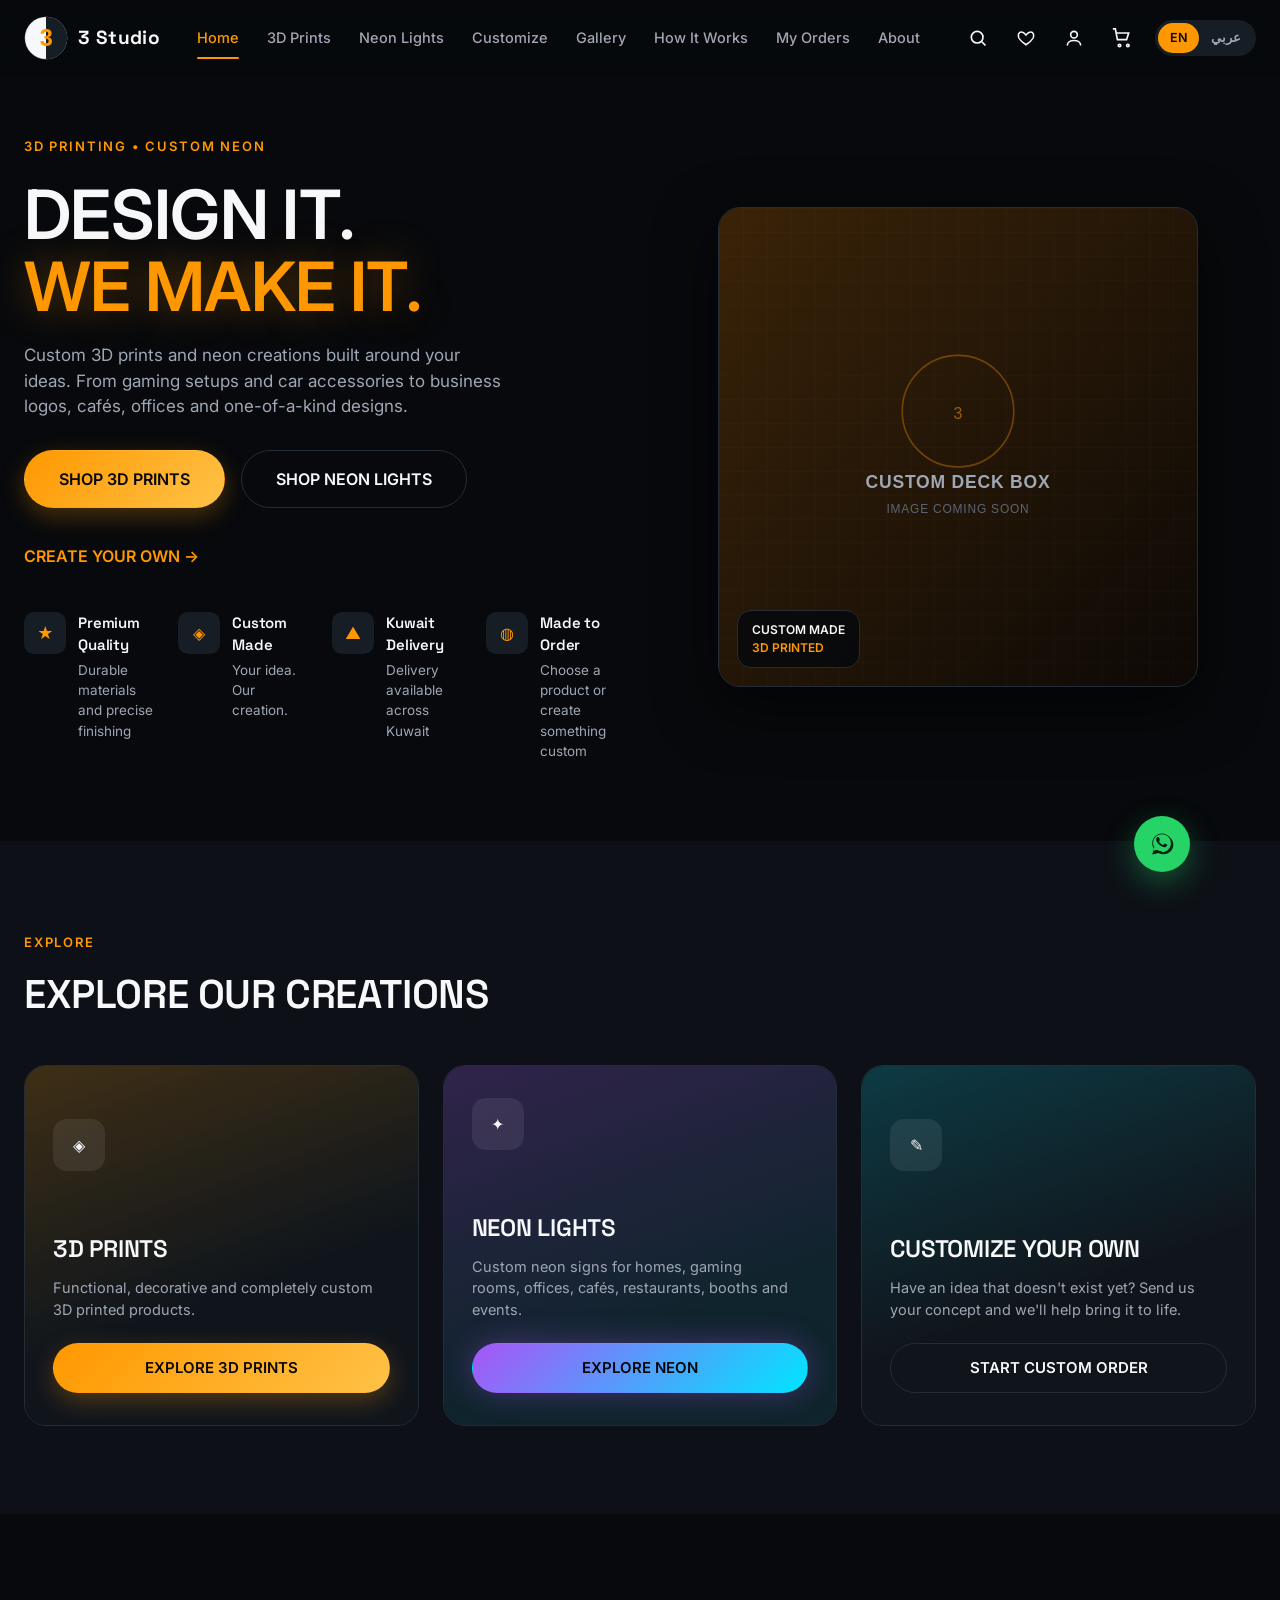
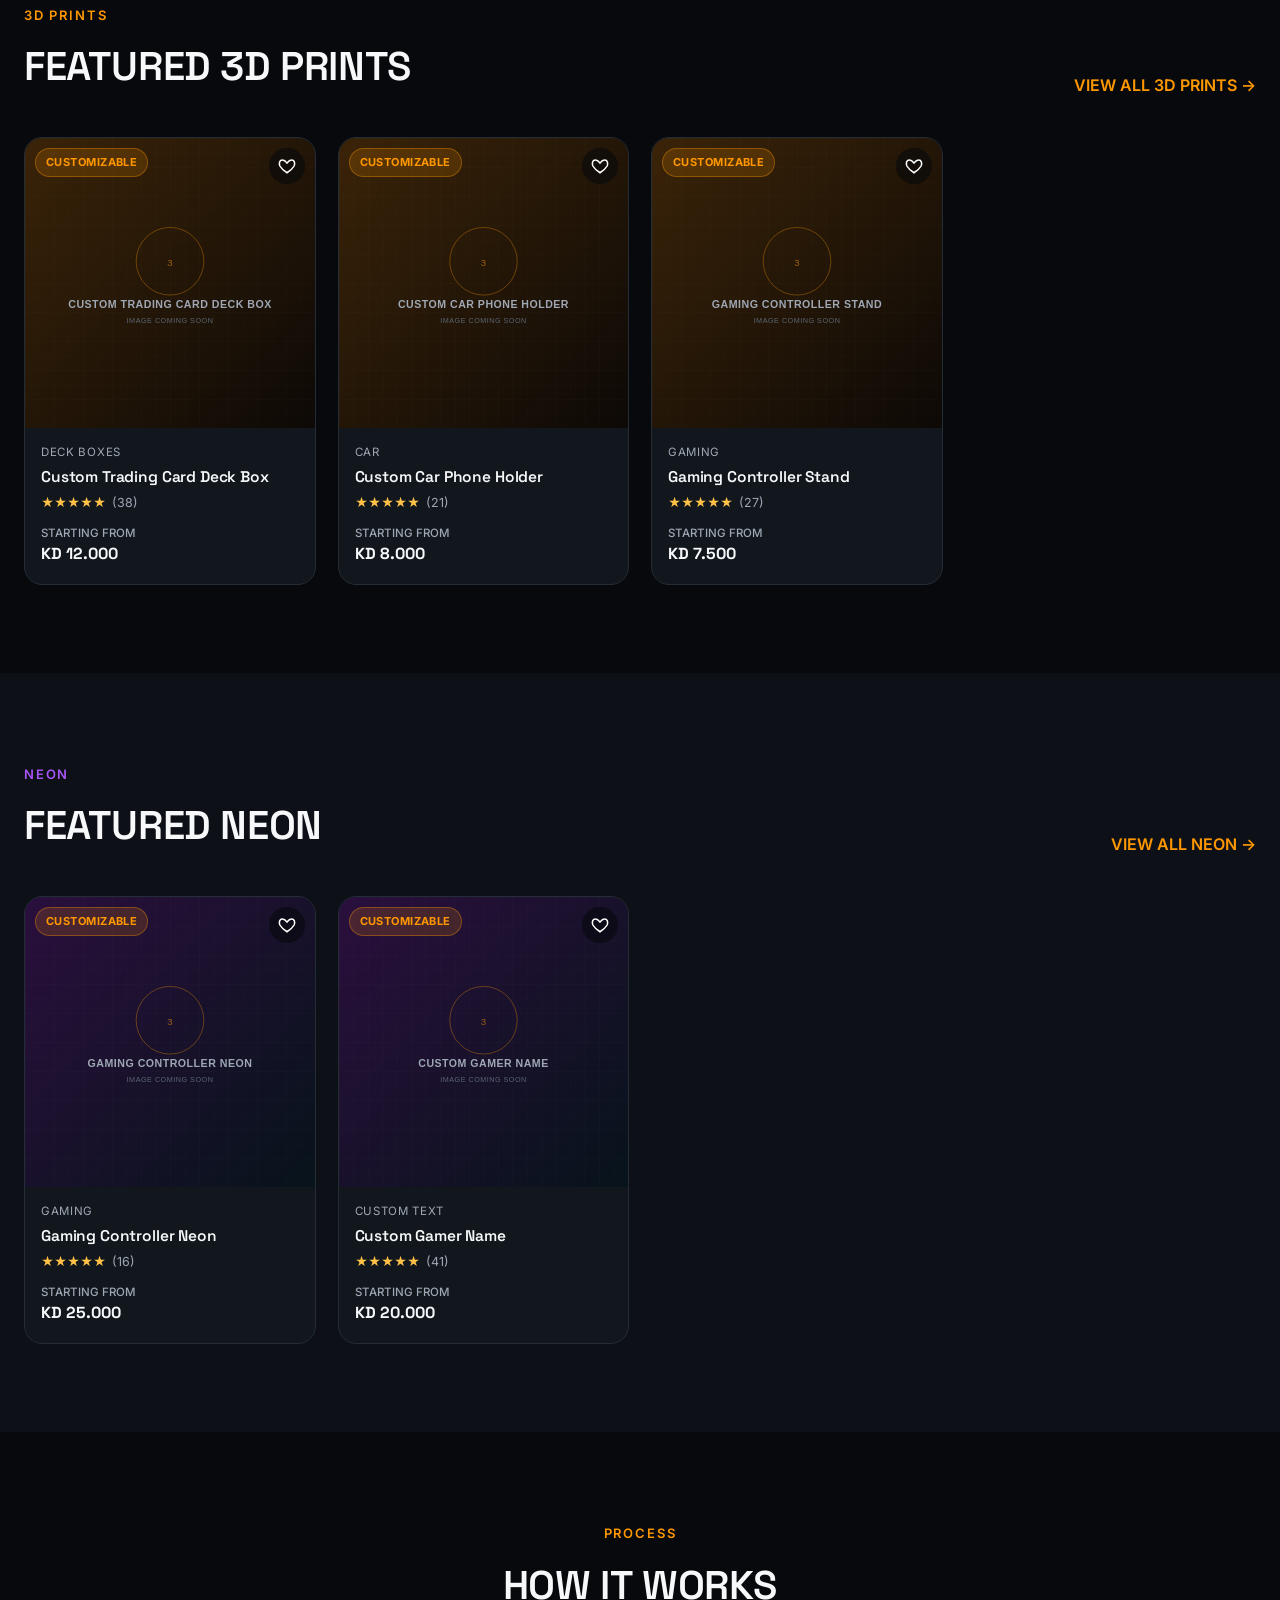
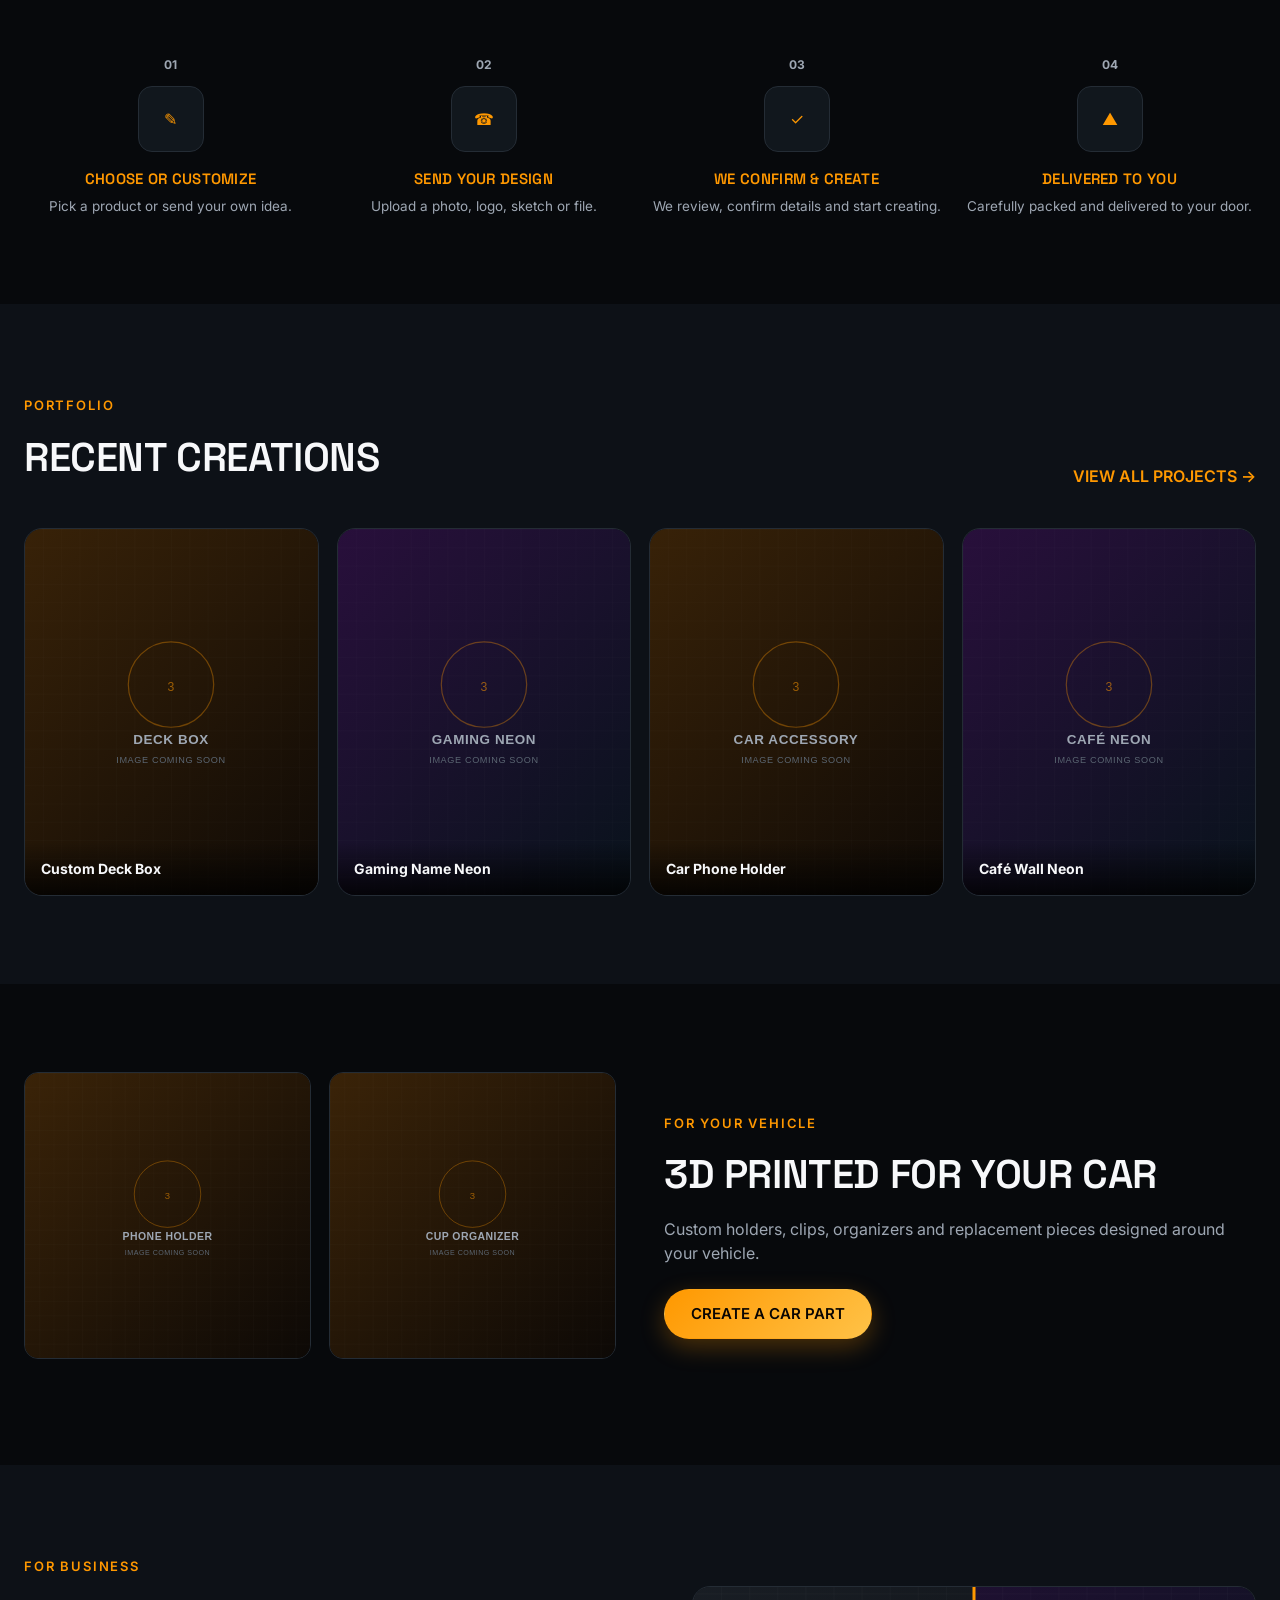
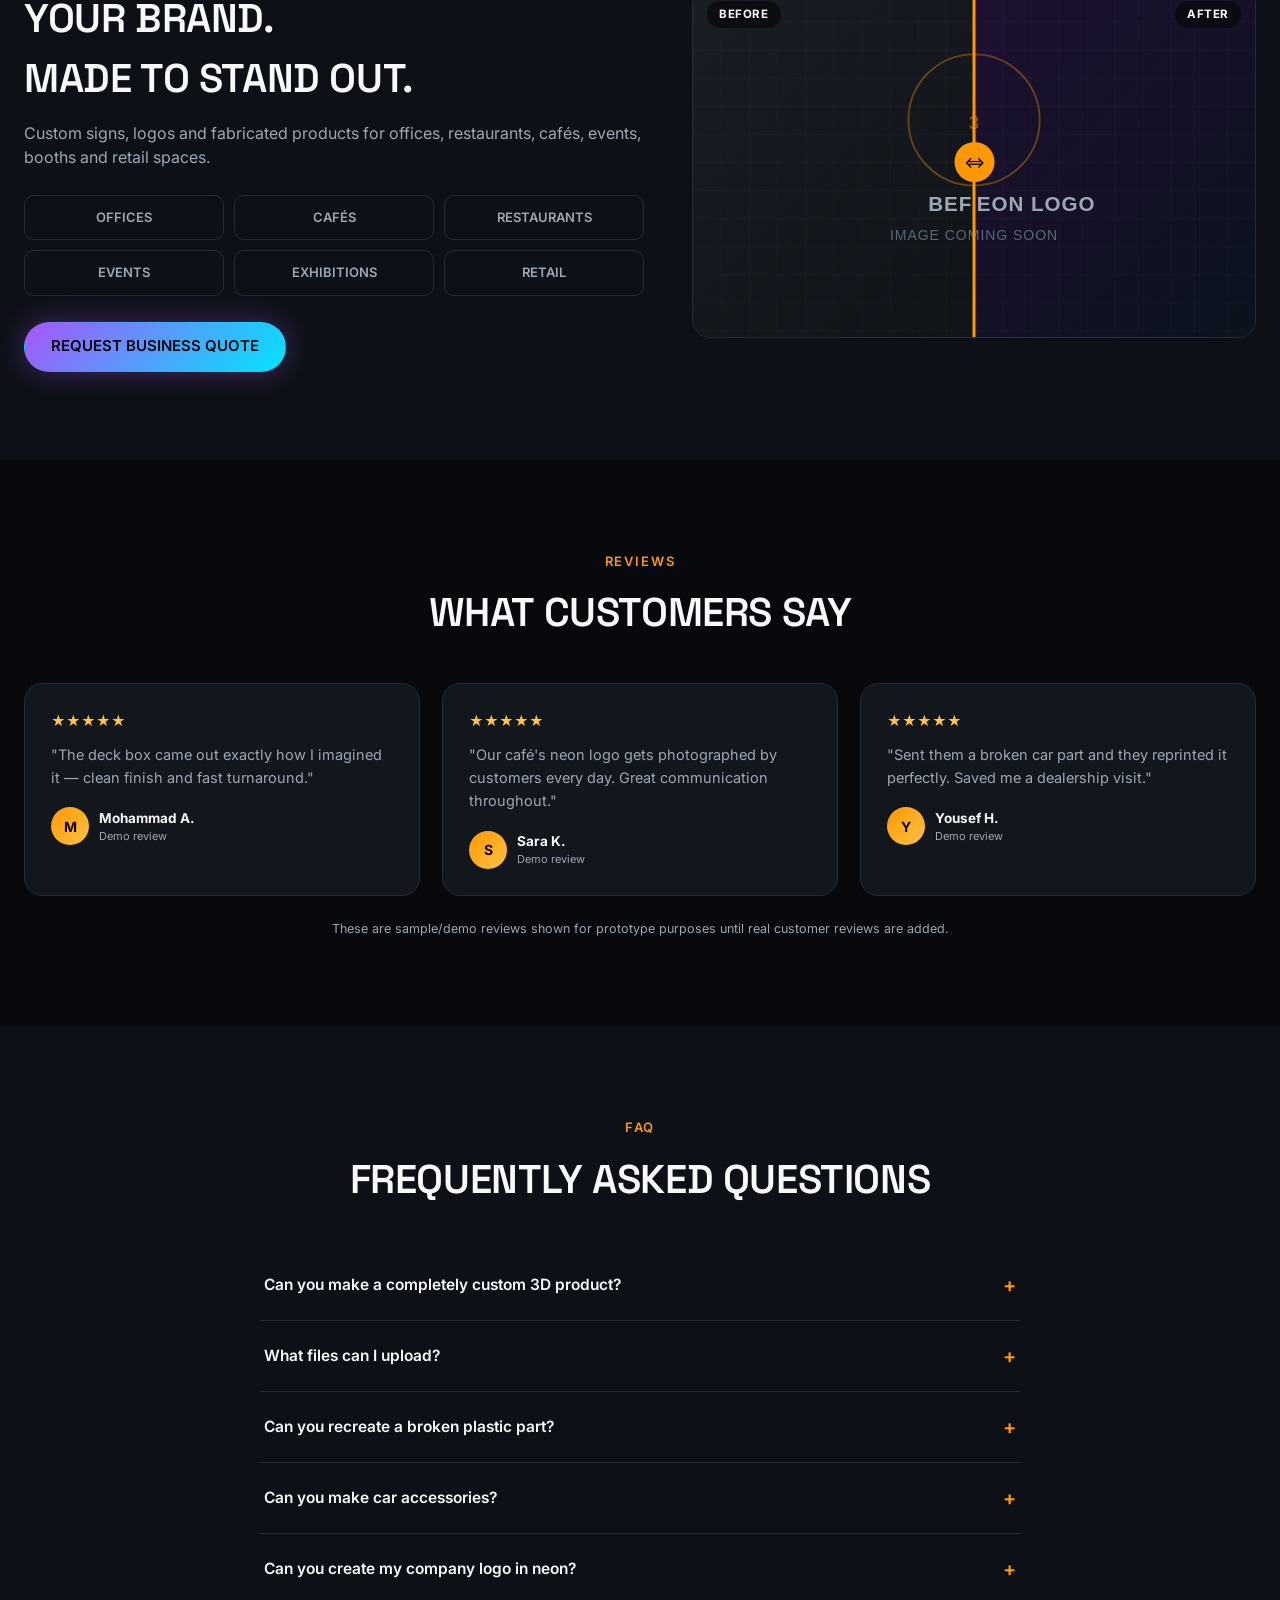
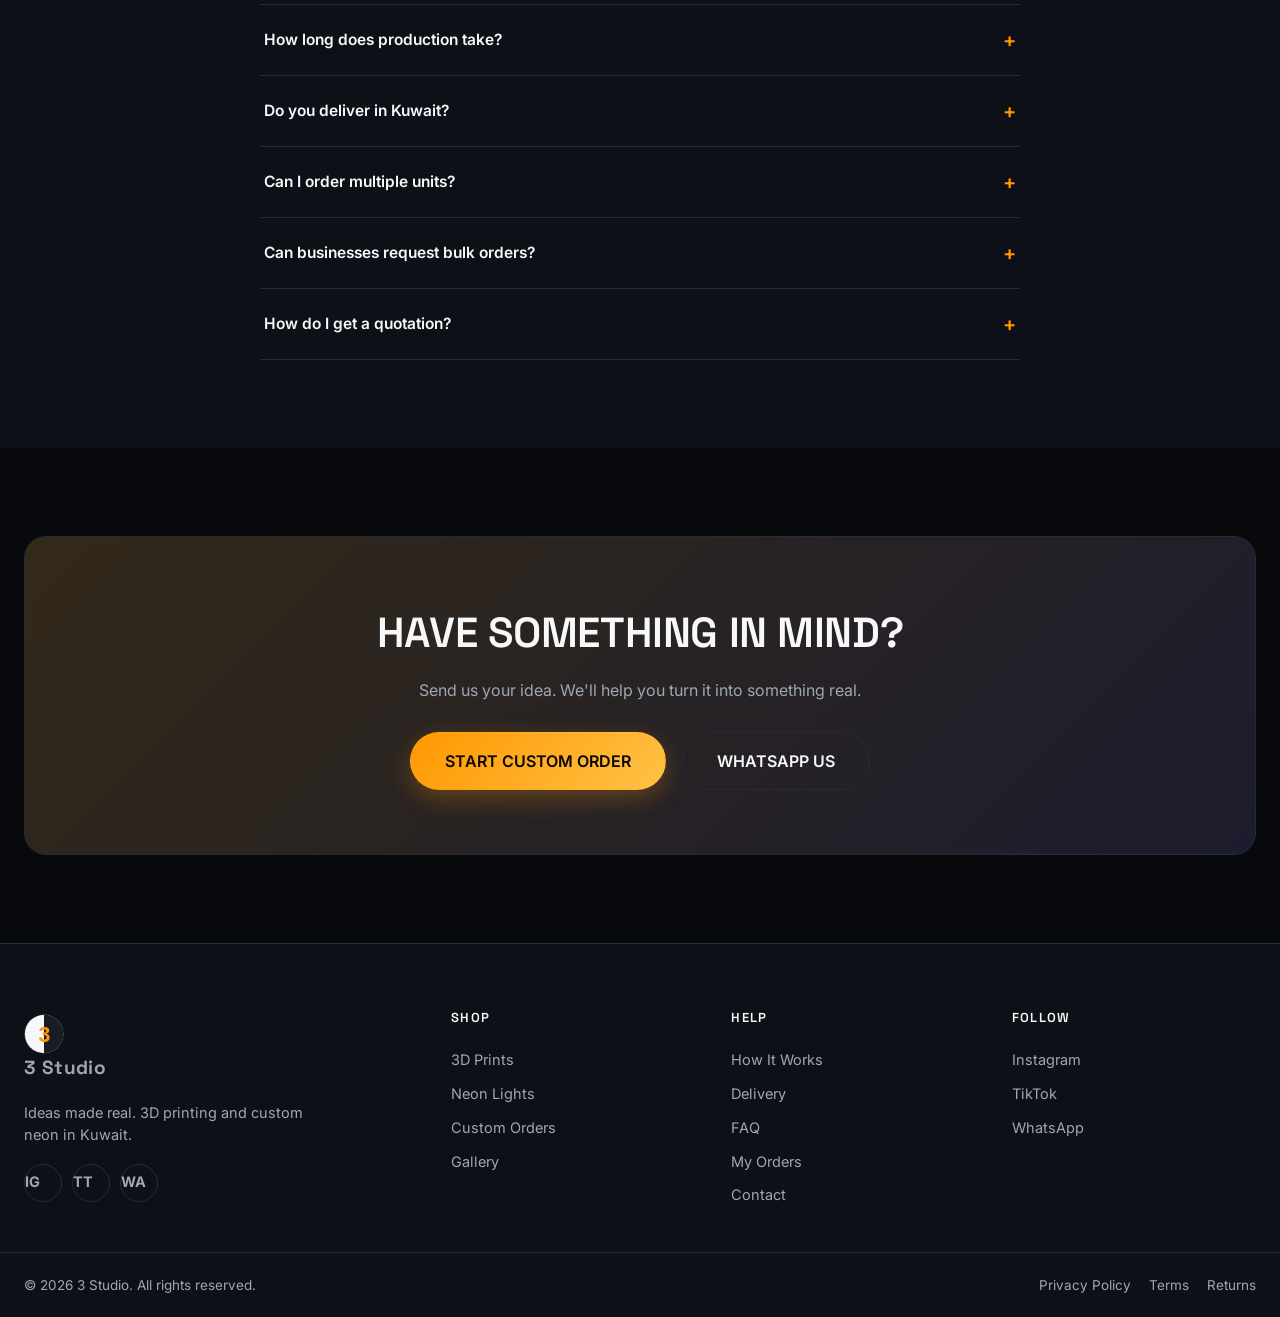
==== index.html @ c5c397b6 "Build complete 3D printing & neon e-commerce frontend prototype Full clickable HTML/CSS/vanilla-JS s" ====
<!DOCTYPE html>
<html lang="en" dir="ltr">
<head>
<meta charset="UTF-8" />
<meta name="viewport" content="width=device-width, initial-scale=1.0" />
<title>Custom 3D Printing & Neon Signs Kuwait | 3 Studio</title>
<meta name="description" content="Premium custom 3D printing and neon light studio in Kuwait. Shop ready-made 3D prints and neon signs, or send us your own idea for a quotation." />
<meta property="og:title" content="3 Studio — Custom 3D Printing & Neon Signs, Kuwait" />
<meta property="og:description" content="Design it. We make it. Custom 3D prints and neon creations built around your ideas." />
<meta property="og:type" content="website" />
<link rel="icon" href="assets/logo/logo.svg" type="image/svg+xml" />
<link rel="stylesheet" href="css/variables.css" />
<link rel="stylesheet" href="css/reset.css" />
<link rel="stylesheet" href="css/global.css" />
<link rel="preconnect" href="https://fonts.googleapis.com">
<link rel="preconnect" href="https://fonts.gstatic.com" crossorigin>
<link rel="stylesheet" href="https://fonts.googleapis.com/css2?family=Space+Grotesk:wght@500;600;700&family=Inter:wght@400;500;600;700&family=IBM+Plex+Sans+Arabic:wght@400;500;600;700&display=swap" media="print" onload="this.media='all'">
<link rel="stylesheet" href="css/components.css" />
<link rel="stylesheet" href="css/shop.css" />
<link rel="stylesheet" href="css/responsive.css" />
<script src="js/config.js"></script>
<script src="js/utils.js"></script>
</head>
<body data-page="home">
<div id="site-header"></div>

<main>
  <!-- ============================================================ HERO -->
  <section class="hero">
    <div class="container hero-grid">
      <div class="hero-copy">
        <span class="kicker" data-i18n="hero_kicker">3D PRINTING • CUSTOM NEON</span>
        <h1 class="hero-title">
          <span data-i18n="hero_title_1">DESIGN IT.</span><br />
          <span class="accent" data-i18n="hero_title_2">WE MAKE IT.</span>
        </h1>
        <p class="hero-sub" data-i18n="hero_sub">Custom 3D prints and neon creations built around your ideas. From gaming setups and car accessories to business logos, cafés, offices and one-of-a-kind designs.</p>
        <div class="hero-actions">
          <a href="3d-prints.html" class="btn btn-primary btn-lg" data-i18n="hero_cta_3d">SHOP 3D PRINTS</a>
          <a href="neon.html" class="btn btn-outline btn-lg" data-i18n="hero_cta_neon">SHOP NEON LIGHTS</a>
        </div>
        <a href="customize.html" class="link-arrow" data-i18n="hero_cta_custom">CREATE YOUR OWN →</a>

        <div class="benefits" style="margin-top:44px;">
          <div class="benefit"><div class="benefit-icon">★</div><div><h4>Premium Quality</h4><p>Durable materials and precise finishing</p></div></div>
          <div class="benefit"><div class="benefit-icon">◈</div><div><h4>Custom Made</h4><p>Your idea. Our creation.</p></div></div>
          <div class="benefit"><div class="benefit-icon">▲</div><div><h4>Kuwait Delivery</h4><p>Delivery available across Kuwait</p></div></div>
          <div class="benefit"><div class="benefit-icon">◍</div><div><h4>Made to Order</h4><p>Choose a product or create something custom</p></div></div>
        </div>
      </div>

      <div class="hero-visual">
        <div class="hero-visual-glow"></div>
        <div class="hero-pedestal">
          <img src="assets/3d/deck-boxes/deck-box-01.jpg" alt="Custom 3D printed trading card deck box" data-fallback-label="Custom Deck Box" data-fallback-theme="orange" />
          <div class="hero-float-tag">CUSTOM MADE<span>3D PRINTED</span></div>
        </div>
      </div>
    </div>
  </section>

  <!-- =============================================== EXPLORE CREATIONS -->
  <section class="section section-alt" id="explore">
    <div class="container">
      <div class="section-head" data-reveal>
        <span class="kicker">Explore</span>
        <h2 class="section-title">EXPLORE OUR CREATIONS</h2>
      </div>
      <div class="category-cards">
        <a href="3d-prints.html" class="category-card orange" data-reveal>
          <div class="category-card-icon">◈</div>
          <h3>3D PRINTS</h3>
          <p>Functional, decorative and completely custom 3D printed products.</p>
          <span class="btn btn-primary">EXPLORE 3D PRINTS</span>
        </a>
        <a href="neon.html" class="category-card neon" data-reveal>
          <div class="category-card-icon">✦</div>
          <h3>NEON LIGHTS</h3>
          <p>Custom neon signs for homes, gaming rooms, offices, cafés, restaurants, booths and events.</p>
          <span class="btn btn-neon">EXPLORE NEON</span>
        </a>
        <a href="customize.html" class="category-card cyan" data-reveal>
          <div class="category-card-icon">✎</div>
          <h3>CUSTOMIZE YOUR OWN</h3>
          <p>Have an idea that doesn't exist yet? Send us your concept and we'll help bring it to life.</p>
          <span class="btn btn-outline">START CUSTOM ORDER</span>
        </a>
      </div>
    </div>
  </section>

  <!-- ================================================= FEATURED 3D PRINTS -->
  <section class="section">
    <div class="container">
      <div class="section-head" data-reveal style="display:flex;align-items:flex-end;justify-content:space-between;flex-wrap:wrap;gap:14px;">
        <div><span class="kicker">3D Prints</span><h2 class="section-title">FEATURED 3D PRINTS</h2></div>
        <a href="3d-prints.html" class="link-arrow">VIEW ALL 3D PRINTS →</a>
      </div>
      <div class="product-grid" id="featured-3d-grid" data-reveal></div>
    </div>
  </section>

  <!-- =================================================== FEATURED NEON -->
  <section class="section section-alt">
    <div class="container">
      <div class="section-head" data-reveal style="display:flex;align-items:flex-end;justify-content:space-between;flex-wrap:wrap;gap:14px;">
        <div><span class="kicker" style="color:var(--purple)">Neon</span><h2 class="section-title">FEATURED NEON</h2></div>
        <a href="neon.html" class="link-arrow">VIEW ALL NEON →</a>
      </div>
      <div class="product-grid" id="featured-neon-grid" data-reveal></div>
    </div>
  </section>

  <!-- ================================================== HOW IT WORKS -->
  <section class="section" id="how-it-works">
    <div class="container">
      <div class="section-head text-center" data-reveal>
        <span class="kicker">Process</span>
        <h2 class="section-title">HOW IT WORKS</h2>
      </div>
      <div class="how-steps" data-reveal>
        <div class="how-step">
          <div class="how-step-num">01</div>
          <div class="how-step-icon">✎</div>
          <h4>CHOOSE OR CUSTOMIZE</h4>
          <p>Pick a product or send your own idea.</p>
          <span class="how-arrow">›</span>
        </div>
        <div class="how-step">
          <div class="how-step-num">02</div>
          <div class="how-step-icon">☎</div>
          <h4>SEND YOUR DESIGN</h4>
          <p>Upload a photo, logo, sketch or file.</p>
          <span class="how-arrow">›</span>
        </div>
        <div class="how-step">
          <div class="how-step-num">03</div>
          <div class="how-step-icon">✓</div>
          <h4>WE CONFIRM & CREATE</h4>
          <p>We review, confirm details and start creating.</p>
          <span class="how-arrow">›</span>
        </div>
        <div class="how-step">
          <div class="how-step-num">04</div>
          <div class="how-step-icon">▲</div>
          <h4>DELIVERED TO YOU</h4>
          <p>Carefully packed and delivered to your door.</p>
        </div>
      </div>
    </div>
  </section>

  <!-- ================================================ RECENT CREATIONS -->
  <section class="section section-alt">
    <div class="container">
      <div class="section-head" data-reveal style="display:flex;align-items:flex-end;justify-content:space-between;flex-wrap:wrap;gap:14px;">
        <div><span class="kicker">Portfolio</span><h2 class="section-title">RECENT CREATIONS</h2></div>
        <a href="gallery.html" class="link-arrow">VIEW ALL PROJECTS →</a>
      </div>
      <div class="featured-strip" data-reveal>
        <div class="featured-card"><img src="assets/3d/deck-boxes/deck-box-01.jpg" alt="Custom deck box" data-fallback-label="Deck Box" data-fallback-theme="orange"/><div class="cap">Custom Deck Box</div></div>
        <div class="featured-card"><img src="assets/neon/gaming/neon-gamer-name-01.jpg" alt="Gaming neon" data-fallback-label="Gaming Neon" data-fallback-theme="neon"/><div class="cap">Gaming Name Neon</div></div>
        <div class="featured-card"><img src="assets/3d/car/car-phone-holder-01.jpg" alt="Car accessory" data-fallback-label="Car Accessory" data-fallback-theme="orange"/><div class="cap">Car Phone Holder</div></div>
        <div class="featured-card"><img src="assets/neon/cafe/neon-cafe-quote-01.jpg" alt="Café neon" data-fallback-label="Café Neon" data-fallback-theme="neon"/><div class="cap">Café Wall Neon</div></div>
      </div>
    </div>
  </section>

  <!-- ============================================== CAR ACCESSORIES -->
  <section class="section">
    <div class="container car-feature">
      <div data-reveal>
        <div class="masonry" style="columns:2 160px;">
          <div class="masonry-item"><img src="assets/3d/car/car-phone-holder-01.jpg" alt="Car phone holder" data-fallback-label="Phone Holder" data-fallback-theme="orange"/></div>
          <div class="masonry-item"><img src="assets/3d/car/car-cup-organizer-01.jpg" alt="Car cup organizer" data-fallback-label="Cup Organizer" data-fallback-theme="orange"/></div>
        </div>
      </div>
      <div data-reveal>
        <span class="kicker">For Your Vehicle</span>
        <h2 class="section-title">3D PRINTED FOR YOUR CAR</h2>
        <p class="section-sub">Custom holders, clips, organizers and replacement pieces designed around your vehicle.</p>
        <a href="customize.html?type=Car%20Accessory" class="btn btn-primary" style="margin-top:24px;">CREATE A CAR PART</a>
      </div>
    </div>
  </section>

  <!-- ===================================================== FOR BUSINESS -->
  <section class="section section-alt">
    <div class="container business-grid">
      <div data-reveal>
        <span class="kicker">For Business</span>
        <h2 class="section-title">YOUR BRAND.<br/>MADE TO STAND OUT.</h2>
        <p class="section-sub">Custom signs, logos and fabricated products for offices, restaurants, cafés, events, booths and retail spaces.</p>
        <div class="business-tag-grid">
          <div class="business-tag">OFFICES</div><div class="business-tag">CAFÉS</div><div class="business-tag">RESTAURANTS</div>
          <div class="business-tag">EVENTS</div><div class="business-tag">EXHIBITIONS</div><div class="business-tag">RETAIL</div>
        </div>
        <a href="customize.html?type=Business%20Logo" class="btn btn-neon">REQUEST BUSINESS QUOTE</a>
      </div>
      <div class="before-after" data-reveal>
        <img class="before-layer" src="assets/neon/office/neon-office-reception-before.jpg" alt="Office wall before neon logo" data-fallback-label="Before" data-fallback-theme="default"/>
        <img class="after-layer" src="assets/neon/office/neon-office-reception-01.jpg" alt="Office wall after neon logo installed" data-fallback-label="After — Neon Logo" data-fallback-theme="neon"/>
        <div class="before-after-handle"></div>
        <span class="ba-tag before">BEFORE</span>
        <span class="ba-tag after">AFTER</span>
      </div>
    </div>
  </section>

  <!-- =================================================== CUSTOMER REVIEWS -->
  <section class="section">
    <div class="container">
      <div class="section-head text-center" data-reveal>
        <span class="kicker">Reviews</span>
        <h2 class="section-title">WHAT CUSTOMERS SAY</h2>
      </div>
      <div class="review-grid" data-reveal>
        <div class="review-card">
          <div class="review-stars">★★★★★</div>
          <p class="review-text">"The deck box came out exactly how I imagined it — clean finish and fast turnaround."</p>
          <div class="review-author"><div class="review-avatar">M</div><div><div class="review-name">Mohammad A.</div><div class="review-demo-tag">Demo review</div></div></div>
        </div>
        <div class="review-card">
          <div class="review-stars">★★★★★</div>
          <p class="review-text">"Our café's neon logo gets photographed by customers every day. Great communication throughout."</p>
          <div class="review-author"><div class="review-avatar">S</div><div><div class="review-name">Sara K.</div><div class="review-demo-tag">Demo review</div></div></div>
        </div>
        <div class="review-card">
          <div class="review-stars">★★★★★</div>
          <p class="review-text">"Sent them a broken car part and they reprinted it perfectly. Saved me a dealership visit."</p>
          <div class="review-author"><div class="review-avatar">Y</div><div><div class="review-name">Yousef H.</div><div class="review-demo-tag">Demo review</div></div></div>
        </div>
      </div>
      <p class="demo-content-note">These are sample/demo reviews shown for prototype purposes until real customer reviews are added.</p>
    </div>
  </section>

  <!-- ============================================================= FAQ -->
  <section class="section section-alt" id="faq">
    <div class="container">
      <div class="section-head text-center" data-reveal>
        <span class="kicker">FAQ</span>
        <h2 class="section-title">FREQUENTLY ASKED QUESTIONS</h2>
      </div>
      <div class="faq-list" data-reveal>
        <div class="accordion-item">
          <button class="accordion-trigger">Can you make a completely custom 3D product?<span class="plus">+</span></button>
          <div class="accordion-panel"><p>Yes — send us your idea, reference photos or files through the Customize page and we'll confirm feasibility and pricing.</p></div>
        </div>
        <div class="accordion-item">
          <button class="accordion-trigger">What files can I upload?<span class="plus">+</span></button>
          <div class="accordion-panel"><p>JPG, PNG, WEBP, PDF, SVG, STL, OBJ and 3MF files are all accepted.</p></div>
        </div>
        <div class="accordion-item">
          <button class="accordion-trigger">Can you recreate a broken plastic part?<span class="plus">+</span></button>
          <div class="accordion-panel"><p>In many cases yes — send photos and measurements and we'll advise whether it can be reprinted.</p></div>
        </div>
        <div class="accordion-item">
          <button class="accordion-trigger">Can you make car accessories?<span class="plus">+</span></button>
          <div class="accordion-panel"><p>Yes, we design custom holders, organizers, clips and dashboard accessories fitted to your vehicle.</p></div>
        </div>
        <div class="accordion-item">
          <button class="accordion-trigger">Can you create my company logo in neon?<span class="plus">+</span></button>
          <div class="accordion-panel"><p>Yes — send your logo file and we'll quote a neon version sized for your space.</p></div>
        </div>
        <div class="accordion-item">
          <button class="accordion-trigger">How long does production take?<span class="plus">+</span></button>
          <div class="accordion-panel"><p>Most standard items take a few working days; custom and neon projects are quoted with a production timeline.</p></div>
        </div>
        <div class="accordion-item">
          <button class="accordion-trigger">Do you deliver in Kuwait?<span class="plus">+</span></button>
          <div class="accordion-panel"><p>Yes, delivery is available across Kuwait, or you can choose pickup at checkout.</p></div>
        </div>
        <div class="accordion-item">
          <button class="accordion-trigger">Can I order multiple units?<span class="plus">+</span></button>
          <div class="accordion-panel"><p>Yes, quantity can be adjusted on any product page or in your cart.</p></div>
        </div>
        <div class="accordion-item">
          <button class="accordion-trigger">Can businesses request bulk orders?<span class="plus">+</span></button>
          <div class="accordion-panel"><p>Yes — use "Request Bulk Pricing" on any product or the business quote button above.</p></div>
        </div>
        <div class="accordion-item">
          <button class="accordion-trigger">How do I get a quotation?<span class="plus">+</span></button>
          <div class="accordion-panel"><p>Submit a custom order or request quote on any quote-based product — we'll review and respond with pricing.</p></div>
        </div>
      </div>
    </div>
  </section>

  <!-- ==================================================== FINAL CTA -->
  <section class="section">
    <div class="container">
      <div class="final-cta" data-reveal>
        <h2>HAVE SOMETHING IN MIND?</h2>
        <p>Send us your idea. We'll help you turn it into something real.</p>
        <div class="final-cta-actions">
          <a href="customize.html" class="btn btn-primary btn-lg">START CUSTOM ORDER</a>
          <button class="btn btn-outline btn-lg" id="final-cta-whatsapp">WHATSAPP US</button>
        </div>
      </div>
    </div>
  </section>
</main>

<div id="site-footer"></div>

<script src="js/translations.js"></script>
<script src="js/products.js"></script>
<script src="js/favorites.js"></script>
<script src="js/cart.js"></script>
<script src="js/orders.js"></script>
<script src="js/whatsapp.js"></script>
<script src="js/app.js"></script>
<script src="js/home.js"></script>
<script>
  document.addEventListener("DOMContentLoaded", () => {
    qs("#final-cta-whatsapp")?.addEventListener("click", () => openWhatsApp("Hello, I have an idea I'd like to discuss."));
  });
</script>
</body>
</html>
---- css/variables.css ----
/* ==========================================================================
   Design tokens — single source of truth for color, type, spacing, motion.
   ========================================================================== */
:root {
  /* Backgrounds */
  --bg-main: #07090C;
  --bg-secondary: #0D1117;
  --bg-card: #11171D;
  --bg-elevated: #161D24;
  --border: #242C35;

  /* Text */
  --text-main: #F7F8FA;
  --text-secondary: #9EA7B3;
  --text-inverse: #07090C;

  /* Brand */
  --orange: #FF9800;
  --amber: #FFC247;
  --cyan: #00E5FF;
  --purple: #A855F7;
  --success: #28C76F;
  --error: #EA5455;

  /* Gradients / glows */
  --glow-orange: 0 0 40px rgba(255, 152, 0, 0.35);
  --glow-cyan: 0 0 30px rgba(0, 229, 255, 0.35);
  --glow-purple: 0 0 30px rgba(168, 85, 247, 0.35);
  --grad-orange: linear-gradient(135deg, #FF9800, #FFC247);
  --grad-neon: linear-gradient(135deg, #A855F7, #00E5FF);
  --grad-dark: linear-gradient(180deg, rgba(255,152,0,0.08), transparent);

  /* Typography */
  --font-display: 'Space Grotesk', 'Segoe UI', Arial, sans-serif;
  --font-body: 'Inter', 'Segoe UI', Arial, sans-serif;
  --font-ar: 'IBM Plex Sans Arabic', 'Noto Sans Arabic', 'Segoe UI', Tahoma, sans-serif;

  /* Radius / shadow */
  --r-sm: 10px;
  --r-md: 14px;
  --r-lg: 18px;
  --r-xl: 22px;
  --shadow-card: 0 12px 30px rgba(0,0,0,0.45);
  --shadow-pop: 0 20px 60px rgba(0,0,0,0.6);

  /* Layout */
  --max-width: 1400px;
  --header-h: 76px;
  --btn-h: 50px;

  /* Motion */
  --ease: cubic-bezier(.4,0,.2,1);
  --t-fast: 160ms;
  --t-med: 280ms;
  --t-slow: 460ms;
}

@media (prefers-reduced-motion: reduce) {
  *, *::before, *::after {
    animation-duration: 0.001ms !important;
    animation-iteration-count: 1 !important;
    transition-duration: 0.001ms !important;
    scroll-behavior: auto !important;
  }
}
---- css/global.css ----
/* ==========================================================================
   Global layout: fonts, containers, header, footer, buttons, hero, sections
   shared by every page.
   ========================================================================== */
h1, h2, h3, h4, .font-display { font-family: var(--font-display); font-weight: 600; letter-spacing: -0.01em; }
[dir="rtl"] h1, [dir="rtl"] h2, [dir="rtl"] h3, [dir="rtl"] h4 { font-family: var(--font-ar); }
p, li, span, label, input, textarea, select, button { font-family: var(--font-body); }
[dir="rtl"] p, [dir="rtl"] li, [dir="rtl"] label, [dir="rtl"] input, [dir="rtl"] textarea, [dir="rtl"] select, [dir="rtl"] button { font-family: var(--font-ar); }

.container { max-width: var(--max-width); margin: 0 auto; padding: 0 24px; }
.section { padding: 88px 0; }
.section-tight { padding: 56px 0; }
.section-alt { background: var(--bg-secondary); }
.section-head { margin-bottom: 40px; }
.kicker { color: var(--orange); font-weight: 600; font-size: 13px; letter-spacing: 0.14em; text-transform: uppercase; display: inline-block; margin-bottom: 12px; }
.section-title { font-size: clamp(28px, 4vw, 40px); color: var(--text-main); }
.section-sub { color: var(--text-secondary); margin-top: 12px; max-width: 620px; font-size: 16px; }
.text-center { text-align: center; margin-left: auto; margin-right: auto; }

main { display: block; min-height: 60vh; }
.no-scroll { overflow: hidden; }

/* ------------------------------------------------------------------ Links */
a { transition: color var(--t-fast) var(--ease); }

/* ---------------------------------------------------------------- Buttons */
.btn {
  display: inline-flex; align-items: center; justify-content: center; gap: 8px;
  height: var(--btn-h); padding: 0 26px; border-radius: 999px;
  font-weight: 600; font-size: 15px; white-space: nowrap;
  transition: transform var(--t-fast) var(--ease), box-shadow var(--t-fast) var(--ease), background var(--t-fast) var(--ease), border-color var(--t-fast) var(--ease);
  border: 1px solid transparent;
}
.btn:active { transform: scale(0.97); }
.btn-primary { background: var(--grad-orange); color: #0a0603; box-shadow: 0 8px 24px rgba(255,152,0,0.28); }
.btn-primary:hover { box-shadow: 0 10px 30px rgba(255,152,0,0.42); transform: translateY(-1px); }
.btn-outline { background: transparent; border-color: var(--border); color: var(--text-main); }
.btn-outline:hover { border-color: var(--orange); color: var(--orange); }
.btn-ghost { background: var(--bg-elevated); color: var(--text-main); }
.btn-ghost:hover { background: var(--border); }
.btn-danger { background: var(--error); color: #fff; }
.btn-danger:hover { filter: brightness(1.1); }
.btn-neon { background: var(--grad-neon); color: #06060a; box-shadow: var(--glow-purple); }
.btn-neon:hover { box-shadow: 0 0 46px rgba(168,85,247,0.5); }
.btn-block { width: 100%; }
.btn-sm { height: 40px; padding: 0 18px; font-size: 14px; }
.btn-lg { height: 58px; padding: 0 34px; font-size: 16px; }
.btn:disabled { opacity: 0.45; cursor: not-allowed; pointer-events: none; }
.link-arrow { color: var(--orange); font-weight: 600; display: inline-flex; align-items: center; gap: 6px; }
.link-arrow:hover { color: var(--amber); }

.icon-btn {
  width: 42px; height: 42px; display: inline-flex; align-items: center; justify-content: center;
  border-radius: 50%; color: var(--text-main); position: relative; transition: background var(--t-fast) var(--ease);
}
.icon-btn:hover { background: var(--bg-elevated); }

/* ----------------------------------------------------------------- Header */
.site-header {
  position: sticky; top: 0; z-index: 200;
  background: rgba(7,9,12,0.78); backdrop-filter: blur(14px);
  border-bottom: 1px solid transparent;
  transition: border-color var(--t-med) var(--ease), background var(--t-med) var(--ease);
}
.site-header.scrolled { border-color: var(--border); background: rgba(7,9,12,0.94); }
.header-inner { height: var(--header-h); display: flex; align-items: center; justify-content: space-between; gap: 24px; }
.logo-link { display: flex; align-items: center; gap: 10px; flex-shrink: 0; }
.logo-img { border-radius: 50%; }
.logo-word { font-family: var(--font-display); font-weight: 700; font-size: 19px; letter-spacing: 0.02em; }
.main-nav { display: flex; align-items: center; gap: 28px; }
.nav-link { font-size: 14.5px; font-weight: 500; color: var(--text-secondary); position: relative; padding: 6px 0; }
.nav-link:hover { color: var(--text-main); }
.nav-link.active { color: var(--orange); }
.nav-link.active::after { content: ""; position: absolute; left: 0; right: 0; bottom: -4px; height: 2px; background: var(--orange); border-radius: 2px; }
.header-actions { display: flex; align-items: center; gap: 6px; }
.cart-btn { position: relative; }
.cart-badge {
  position: absolute; top: 2px; right: 0; min-width: 18px; height: 18px; padding: 0 4px;
  background: var(--orange); color: #06060a; border-radius: 999px; font-size: 11px; font-weight: 700;
  display: flex; align-items: center; justify-content: center;
}
.lang-switch { display: flex; align-items: center; background: var(--bg-elevated); border-radius: 999px; padding: 3px; margin-inline-start: 6px; }
.lang-switch button { padding: 6px 12px; border-radius: 999px; font-size: 12.5px; font-weight: 600; color: var(--text-secondary); }
.lang-switch button.active { background: var(--orange); color: #06060a; }
.hamburger { display: none; width: 42px; height: 42px; flex-direction: column; align-items: center; justify-content: center; gap: 5px; }
.hamburger span { width: 20px; height: 2px; background: var(--text-main); border-radius: 2px; transition: transform var(--t-fast), opacity var(--t-fast); }

/* ------------------------------------------------------------ Mobile menu */
.mobile-menu-overlay {
  position: fixed; inset: 0; background: rgba(0,0,0,0.6); opacity: 0; pointer-events: none;
  transition: opacity var(--t-med) var(--ease); z-index: 300;
}
.mobile-menu-overlay.open { opacity: 1; pointer-events: auto; }
.mobile-menu-panel {
  position: fixed; top: 0; bottom: 0; inset-inline-end: 0; width: min(88vw, 380px);
  background: var(--bg-secondary); border-inline-start: 1px solid var(--border);
  transform: translateX(100%); transition: transform var(--t-med) var(--ease); z-index: 301;
  display: flex; flex-direction: column; padding: 20px;
}
[dir="rtl"] .mobile-menu-panel { transform: translateX(-100%); }
.mobile-menu-panel.open { transform: translateX(0); }
.mobile-menu-head { display: flex; align-items: center; justify-content: space-between; margin-bottom: 24px; }
.mobile-nav { display: flex; flex-direction: column; gap: 4px; flex: 1; }
.mobile-nav-link { padding: 14px 8px; font-size: 17px; font-weight: 600; border-bottom: 1px solid var(--border); }
.mobile-nav-link.active { color: var(--orange); }
.mobile-menu-foot { display: flex; flex-direction: column; gap: 14px; padding-top: 16px; }

/* ----------------------------------------------------------------- Footer */
.site-footer { background: var(--bg-secondary); border-top: 1px solid var(--border); padding-top: 64px; }
.footer-grid { display: grid; grid-template-columns: 1.6fr 1fr 1fr 1fr; gap: 36px; padding-bottom: 40px; }
.footer-brand p { color: var(--text-secondary); margin: 14px 0 18px; font-size: 14.5px; max-width: 300px; }
.footer-social { display: flex; gap: 10px; }
.footer-social a {
  width: 38px; height: 38px; border-radius: 50%; border: 1px solid var(--border);
  display: flex; align-items: center; justify-content: center; font-size: 12px; font-weight: 700; color: var(--text-secondary);
}
.footer-social a:hover { border-color: var(--orange); color: var(--orange); }
.footer-col h4 { font-size: 13px; letter-spacing: 0.1em; text-transform: uppercase; color: var(--text-main); margin-bottom: 16px; }
.footer-col a { display: block; color: var(--text-secondary); padding: 6px 0; font-size: 14.5px; }
.footer-col a:hover { color: var(--orange); }
.footer-bottom {
  display: flex; align-items: center; justify-content: space-between; padding: 22px 24px;
  border-top: 1px solid var(--border); color: var(--text-secondary); font-size: 13.5px; flex-wrap: wrap; gap: 10px;
}
.footer-legal { display: flex; gap: 18px; }

/* ---------------------------------------------------------- Breadcrumbs */
.breadcrumbs { display: flex; align-items: center; gap: 8px; font-size: 13.5px; color: var(--text-secondary); flex-wrap: wrap; padding: 20px 0; }
.breadcrumbs a { color: var(--text-secondary); }
.breadcrumbs a:hover { color: var(--orange); }
.crumb-current { color: var(--text-main); }
.crumb-sep { opacity: 0.5; }

/* --------------------------------------------------------------- Hero -- */
.hero { position: relative; padding: 56px 0 80px; overflow: hidden; }
.hero-grid { display: grid; grid-template-columns: 1fr 1fr; gap: 40px; align-items: center; }
.hero-title { font-size: clamp(40px, 6vw, 68px); line-height: 1.05; margin: 10px 0 20px; }
.hero-title .accent { color: var(--orange); text-shadow: 0 0 40px rgba(255,152,0,0.35); }
.hero-sub { color: var(--text-secondary); font-size: 17px; max-width: 480px; margin-bottom: 30px; }
.hero-actions { display: flex; flex-wrap: wrap; align-items: center; gap: 16px; margin-bottom: 36px; }
.hero-visual { position: relative; display: flex; align-items: center; justify-content: center; }
.hero-visual-glow {
  position: absolute; width: 480px; height: 480px; border-radius: 50%;
  background: radial-gradient(circle, rgba(255,152,0,0.28), transparent 70%); filter: blur(10px);
}
.hero-pedestal { position: relative; width: 100%; max-width: 480px; border-radius: var(--r-xl); overflow: hidden; background: var(--bg-card); border: 1px solid var(--border); box-shadow: var(--shadow-pop); }
.hero-pedestal img { width: 100%; aspect-ratio: 1/1; object-fit: cover; transition: transform 6s var(--ease); }
.hero-pedestal:hover img { transform: scale(1.04); }
.hero-float-tag {
  position: absolute; bottom: 18px; left: 18px; background: rgba(7,9,12,0.85); backdrop-filter: blur(6px);
  border: 1px solid var(--border); border-radius: var(--r-md); padding: 10px 14px; font-size: 12px; font-weight: 600;
  color: var(--text-main); line-height: 1.5;
}
.hero-float-tag span { display: block; color: var(--orange); }

.benefits { display: grid; grid-template-columns: repeat(4, 1fr); gap: 20px; margin-top: 8px; }
.benefit { display: flex; gap: 12px; align-items: flex-start; }
.benefit-icon { width: 42px; height: 42px; border-radius: var(--r-sm); background: var(--bg-elevated); display: flex; align-items: center; justify-content: center; color: var(--orange); flex-shrink: 0; }
.benefit h4 { font-size: 15px; margin-bottom: 3px; }
.benefit p { color: var(--text-secondary); font-size: 13.5px; }

/* -------------------------------------------------------- Reveal anim -- */
[data-reveal] { opacity: 0; transform: translateY(24px); transition: opacity var(--t-slow) var(--ease), transform var(--t-slow) var(--ease); }
[data-reveal].revealed { opacity: 1; transform: translateY(0); }

/* --------------------------------------------------------- Final CTA -- */
.final-cta {
  background: linear-gradient(135deg, rgba(255,152,0,0.14), rgba(168,85,247,0.08)), var(--bg-card);
  border: 1px solid var(--border); border-radius: var(--r-xl); padding: 64px 40px; text-align: center;
}
.final-cta h2 { font-size: clamp(28px, 4vw, 42px); margin-bottom: 14px; }
.final-cta p { color: var(--text-secondary); margin-bottom: 30px; }
.final-cta-actions { display: flex; gap: 16px; justify-content: center; flex-wrap: wrap; }

/* ------------------------------------------------------------- Scroll top */
.scroll-top-btn {
  position: fixed; bottom: 28px; inset-inline-end: 28px; width: 46px; height: 46px; border-radius: 50%;
  background: var(--bg-elevated); border: 1px solid var(--border); color: var(--text-main); font-size: 18px;
  opacity: 0; pointer-events: none; transform: translateY(10px); transition: all var(--t-fast) var(--ease); z-index: 150;
}
.scroll-top-btn.visible { opacity: 1; pointer-events: auto; transform: translateY(0); }
.scroll-top-btn:hover { border-color: var(--orange); color: var(--orange); }

/* -------------------------------------------------------- WhatsApp float */
.whatsapp-float {
  position: fixed; bottom: 28px; inset-inline-end: 90px; width: 56px; height: 56px; border-radius: 50%;
  background: #25D366; color: #06210f; display: flex; align-items: center; justify-content: center;
  box-shadow: 0 10px 30px rgba(37,211,102,0.35); z-index: 150; transition: transform var(--t-fast) var(--ease);
}
.whatsapp-float:hover { transform: scale(1.06); }
.wa-tooltip {
  position: absolute; inset-inline-end: 66px; bottom: 14px; background: var(--bg-elevated); color: var(--text-main);
  padding: 8px 12px; border-radius: var(--r-sm); font-size: 12.5px; white-space: nowrap; opacity: 0; pointer-events: none;
  transition: opacity var(--t-fast) var(--ease); border: 1px solid var(--border);
}
.whatsapp-float:hover .wa-tooltip { opacity: 1; }

/* --------------------------------------------------------- Intro loader */
.intro-loader {
  position: fixed; inset: 0; background: #000; z-index: 999; display: flex; align-items: center; justify-content: center;
  opacity: 0; transition: opacity 400ms var(--ease);
}
.intro-loader.show { opacity: 1; }
.intro-loader.hide { opacity: 0; }
.intro-logo { width: 84px; height: 84px; border-radius: 50%; filter: drop-shadow(0 0 0 rgba(255,152,0,0)); animation: introGlow 700ms ease forwards; }
@keyframes introGlow {
  0% { filter: drop-shadow(0 0 0 rgba(255,152,0,0)); transform: scale(0.9); }
  60% { filter: drop-shadow(0 0 26px rgba(255,152,0,0.55)); transform: scale(1.02); }
  100% { filter: drop-shadow(0 0 14px rgba(255,152,0,0.35)); transform: scale(1); }
}
---- css/components.css ----
/* ==========================================================================
   Reusable UI components used across multiple pages.
   ========================================================================== */

/* ------------------------------------------------------------------ Cards */
.card { background: var(--bg-card); border: 1px solid var(--border); border-radius: var(--r-lg); }
.category-cards { display: grid; grid-template-columns: repeat(3, 1fr); gap: 24px; }
.category-card {
  position: relative; border-radius: var(--r-xl); padding: 32px 28px; overflow: hidden; min-height: 340px;
  display: flex; flex-direction: column; justify-content: flex-end; border: 1px solid var(--border);
  transition: transform var(--t-med) var(--ease), border-color var(--t-med) var(--ease);
}
.category-card:hover { transform: translateY(-6px); }
.category-card::before { content: ""; position: absolute; inset: 0; opacity: 0.9; z-index: 0; }
.category-card > * { position: relative; z-index: 1; }
.category-card-icon { width: 52px; height: 52px; border-radius: var(--r-md); display: flex; align-items: center; justify-content: center; margin-bottom: 60px; background: rgba(255,255,255,0.08); }
.category-card h3 { font-size: 24px; margin-bottom: 10px; }
.category-card p { color: var(--text-secondary); font-size: 14.5px; margin-bottom: 22px; max-width: 320px; }
.category-card.orange::before { background: linear-gradient(160deg, rgba(255,152,0,0.22), transparent 60%), var(--bg-card); }
.category-card.orange:hover { border-color: rgba(255,152,0,0.5); box-shadow: var(--glow-orange); }
.category-card.neon::before { background: linear-gradient(160deg, rgba(168,85,247,0.24), rgba(0,229,255,0.08) 70%), var(--bg-card); }
.category-card.neon:hover { border-color: rgba(168,85,247,0.5); box-shadow: var(--glow-purple); }
.category-card.cyan::before { background: linear-gradient(160deg, rgba(0,229,255,0.2), transparent 60%), var(--bg-card); }
.category-card.cyan:hover { border-color: rgba(0,229,255,0.5); box-shadow: var(--glow-cyan); }

/* -------------------------------------------------------------- Product card */
.product-grid { display: grid; grid-template-columns: repeat(4, 1fr); gap: 22px; }
.product-card {
  background: var(--bg-card); border: 1px solid var(--border); border-radius: var(--r-lg); overflow: hidden;
  display: flex; flex-direction: column; transition: transform var(--t-med) var(--ease), border-color var(--t-med) var(--ease), box-shadow var(--t-med) var(--ease);
}
.product-card:hover { transform: translateY(-5px); border-color: rgba(255,152,0,0.4); box-shadow: var(--shadow-card); }
.product-media { position: relative; aspect-ratio: 1/1; overflow: hidden; background: var(--bg-elevated); }
.product-media img { width: 100%; height: 100%; object-fit: cover; transition: transform var(--t-slow) var(--ease), opacity var(--t-med) var(--ease); }
.product-card:hover .product-media img.img-primary { transform: scale(1.06); opacity: 0; }
.product-media img.img-hover { position: absolute; inset: 0; opacity: 0; }
.product-card:hover .product-media img.img-hover { opacity: 1; transform: scale(1.06); }
.product-badges { position: absolute; top: 10px; inset-inline-start: 10px; display: flex; flex-direction: column; gap: 6px; z-index: 2; }
.badge { font-size: 11px; font-weight: 700; text-transform: uppercase; letter-spacing: 0.04em; padding: 5px 10px; border-radius: 999px; }
.badge-custom { background: rgba(255,152,0,0.16); color: var(--orange); border: 1px solid rgba(255,152,0,0.35); }
.badge-quote { background: rgba(168,85,247,0.16); color: var(--purple); border: 1px solid rgba(168,85,247,0.35); }
.fav-btn {
  position: absolute; top: 10px; inset-inline-end: 10px; z-index: 2; width: 36px; height: 36px; border-radius: 50%;
  background: rgba(7,9,12,0.6); backdrop-filter: blur(4px); color: #fff; display: flex; align-items: center; justify-content: center;
  transition: color var(--t-fast) var(--ease), transform var(--t-fast) var(--ease);
}
.fav-btn.active { color: var(--error); }
.fav-btn.active svg { fill: var(--error); }
.fav-btn:active { transform: scale(0.85); }
.product-quick-actions {
  position: absolute; left: 10px; right: 10px; bottom: 10px; display: flex; gap: 8px; z-index: 2;
  opacity: 0; transform: translateY(6px); transition: opacity var(--t-fast) var(--ease), transform var(--t-fast) var(--ease);
}
.product-card:hover .product-quick-actions { opacity: 1; transform: translateY(0); }
.product-body { padding: 16px 16px 18px; display: flex; flex-direction: column; gap: 6px; flex: 1; }
.product-cat { font-size: 11.5px; color: var(--text-secondary); text-transform: uppercase; letter-spacing: 0.06em; }
.product-title { font-size: 15.5px; font-weight: 600; line-height: 1.35; }
.product-title a { color: var(--text-main); }
.product-title a:hover { color: var(--orange); }
.product-desc { color: var(--text-secondary); font-size: 13px; line-height: 1.5; flex: 1; }
.product-rating { display: flex; align-items: center; gap: 6px; font-size: 12.5px; color: var(--amber); }
.product-rating .count { color: var(--text-secondary); }
.product-price-row { display: flex; align-items: center; justify-content: space-between; margin-top: 6px; }
.product-price { font-family: var(--font-display); font-weight: 700; color: var(--text-main); font-size: 16px; }
.product-price .from { color: var(--text-secondary); font-size: 11.5px; font-weight: 500; display: block; text-transform: uppercase; }
.product-card-actions { display: flex; gap: 8px; padding: 0 16px 16px; }
.product-card-actions .btn { flex: 1; }

/* Mobile: quick actions always visible */
@media (hover: none) { .product-quick-actions { opacity: 1; transform: none; position: static; padding: 0 16px 4px; } }

/* ----------------------------------------------------------------- Chips */
.chip-row { display: flex; gap: 10px; flex-wrap: wrap; }
.chip { padding: 10px 18px; border-radius: 999px; border: 1px solid var(--border); background: var(--bg-card); font-size: 13.5px; font-weight: 600; color: var(--text-secondary); }
.chip:hover { border-color: var(--orange); color: var(--text-main); }
.chip.active { background: var(--grad-orange); color: #0a0603; border-color: transparent; }
.chip-option { padding: 12px 16px; border-radius: var(--r-sm); border: 1px solid var(--border); background: var(--bg-card); font-size: 13.5px; font-weight: 600; color: var(--text-secondary); text-align: center; }
.chip-option:hover { border-color: var(--orange); }
.chip-option.selected { border-color: var(--orange); color: var(--orange); background: rgba(255,152,0,0.08); }

/* --------------------------------------------------------------- Status chips */
.status-chip { display: inline-flex; align-items: center; gap: 6px; padding: 6px 12px; border-radius: 999px; font-size: 12.5px; font-weight: 700; white-space: nowrap; }
.status-chip::before { content: ""; width: 6px; height: 6px; border-radius: 50%; background: currentColor; }
.status-pending { background: rgba(255,152,0,0.14); color: var(--orange); }
.status-info { background: rgba(0,229,255,0.14); color: var(--neon-cyan, #00E5FF); }
.status-purple { background: rgba(168,85,247,0.16); color: var(--purple); }
.status-success { background: rgba(40,199,111,0.16); color: var(--success); }
.status-error { background: rgba(234,84,85,0.16); color: var(--error); }

/* --------------------------------------------------------------------- Forms */
.field { display: flex; flex-direction: column; gap: 8px; margin-bottom: 18px; }
.field label { font-size: 13.5px; font-weight: 600; color: var(--text-main); }
.field .hint { font-size: 12px; color: var(--text-secondary); }
.field .req { color: var(--error); }
input[type="text"], input[type="tel"], input[type="email"], input[type="number"],
input[type="date"], input[type="search"], textarea, select {
  width: 100%; height: 50px; padding: 0 16px; background: var(--bg-card); border: 1px solid var(--border);
  border-radius: var(--r-sm); color: var(--text-main); transition: border-color var(--t-fast) var(--ease);
}
textarea { height: auto; padding: 14px 16px; min-height: 120px; resize: vertical; }
select { appearance: none; background-image: url("data:image/svg+xml,%3Csvg xmlns='http://www.w3.org/2000/svg' width='14' height='9'%3E%3Cpath d='M1 1l6 6 6-6' stroke='%239EA7B3' stroke-width='2' fill='none'/%3E%3C/svg%3E"); background-repeat: no-repeat; background-position: right 16px center; padding-inline-end: 40px; }
[dir="rtl"] select { background-position: left 16px center; }
input:focus, textarea:focus, select:focus { border-color: var(--orange); }
.input-error { border-color: var(--error) !important; }
.field-error { color: var(--error); font-size: 12.5px; display: none; }
.form-row { display: grid; grid-template-columns: 1fr 1fr; gap: 16px; }
.form-row-3 { display: grid; grid-template-columns: 1fr 1fr 1fr; gap: 16px; }
.checkbox-row { display: flex; align-items: center; gap: 10px; font-size: 14px; color: var(--text-secondary); }
.checkbox-row input { width: 18px; height: 18px; accent-color: var(--orange); }
.radio-card-row { display: grid; grid-template-columns: repeat(2, 1fr); gap: 12px; }
.radio-card {
  border: 1px solid var(--border); border-radius: var(--r-md); padding: 16px; cursor: pointer;
  display: flex; align-items: center; gap: 12px; background: var(--bg-card);
}
.radio-card input { accent-color: var(--orange); width: 18px; height: 18px; }
.radio-card.selected { border-color: var(--orange); background: rgba(255,152,0,0.06); }

/* --------------------------------------------------------------------- Tabs */
.tabs { display: flex; gap: 4px; border-bottom: 1px solid var(--border); overflow-x: auto; }
.tab-btn { padding: 14px 20px; font-size: 14.5px; font-weight: 600; color: var(--text-secondary); border-bottom: 2px solid transparent; white-space: nowrap; }
.tab-btn.active { color: var(--orange); border-color: var(--orange); }
.tab-panel { display: none; padding: 28px 0; }
.tab-panel.active { display: block; }

/* ---------------------------------------------------------------- Accordion */
.accordion-item { border-bottom: 1px solid var(--border); }
.accordion-trigger { width: 100%; display: flex; align-items: center; justify-content: space-between; padding: 20px 4px; text-align: start; font-size: 15.5px; font-weight: 600; }
.accordion-trigger .plus { font-size: 20px; color: var(--orange); transition: transform var(--t-fast) var(--ease); }
.accordion-item.open .plus { transform: rotate(45deg); }
.accordion-panel { max-height: 0; overflow: hidden; transition: max-height var(--t-med) var(--ease); }
.accordion-panel p { padding: 0 4px 20px; color: var(--text-secondary); font-size: 14.5px; line-height: 1.6; }

/* ------------------------------------------------------------------- Modal */
.modal-overlay {
  position: fixed; inset: 0; background: rgba(0,0,0,0.65); display: flex; align-items: center; justify-content: center;
  z-index: 400; padding: 20px; opacity: 0; pointer-events: none; transition: opacity var(--t-fast) var(--ease);
}
.modal-overlay.open { opacity: 1; pointer-events: auto; }
.modal { background: var(--bg-elevated); border: 1px solid var(--border); border-radius: var(--r-lg); padding: 32px; max-width: 460px; width: 100%; box-shadow: var(--shadow-pop); transform: translateY(10px); transition: transform var(--t-fast) var(--ease); }
.modal-overlay.open .modal { transform: translateY(0); }
.modal h3 { font-size: 20px; margin-bottom: 10px; }
.modal p { color: var(--text-secondary); font-size: 14.5px; margin-bottom: 22px; }
.modal-actions { display: flex; gap: 12px; justify-content: flex-end; }
.confirm-modal .modal-actions .btn { min-width: 110px; }
.success-modal { text-align: center; max-width: 420px; }
.success-icon { width: 72px; height: 72px; border-radius: 50%; background: rgba(40,199,111,0.14); color: var(--success); display: flex; align-items: center; justify-content: center; margin: 0 auto 20px; font-size: 32px; }
.order-id-tag { display: inline-block; background: var(--bg-card); border: 1px solid var(--border); padding: 10px 20px; border-radius: var(--r-sm); font-family: var(--font-display); font-weight: 700; color: var(--orange); margin: 6px 0 20px; letter-spacing: 0.03em; }
.modal-actions-col { display: flex; flex-direction: column; gap: 10px; }

/* -------------------------------------------------------------- Cart drawer */
.drawer-overlay { position: fixed; inset: 0; background: rgba(0,0,0,0.55); opacity: 0; pointer-events: none; transition: opacity var(--t-med) var(--ease); z-index: 350; }
.drawer-overlay.open { opacity: 1; pointer-events: auto; }
.cart-drawer {
  position: fixed; top: 0; bottom: 0; inset-inline-end: 0; width: min(92vw, 420px); background: var(--bg-secondary);
  border-inline-start: 1px solid var(--border); transform: translateX(100%); transition: transform var(--t-med) var(--ease);
  z-index: 351; display: flex; flex-direction: column;
}
[dir="rtl"] .cart-drawer { transform: translateX(-100%); }
.cart-drawer.open { transform: translateX(0); }
.cart-drawer-head { display: flex; align-items: center; justify-content: space-between; padding: 22px 22px 16px; border-bottom: 1px solid var(--border); }
.cart-drawer-items { flex: 1; overflow-y: auto; padding: 8px 22px; }
.cart-drawer-foot { padding: 18px 22px 24px; border-top: 1px solid var(--border); display: flex; flex-direction: column; gap: 10px; }
.cart-empty { flex: 1; display: none; flex-direction: column; align-items: center; justify-content: center; text-align: center; gap: 6px; padding: 40px 30px; }
.cart-row { display: grid; grid-template-columns: 68px 1fr; gap: 14px; padding: 16px 0; border-bottom: 1px solid var(--border); }
.cart-row img { width: 68px; height: 68px; border-radius: var(--r-sm); object-fit: cover; background: var(--bg-elevated); }
.cart-row-name { font-size: 14px; font-weight: 600; margin-bottom: 3px; }
.cart-row-options { font-size: 12px; color: var(--text-secondary); margin-bottom: 4px; }
.cart-row-price { font-size: 13.5px; font-weight: 700; color: var(--orange); }
.cart-row-actions { grid-column: 1 / -1; display: flex; align-items: center; justify-content: space-between; }
.qty-control { display: flex; align-items: center; gap: 12px; background: var(--bg-card); border: 1px solid var(--border); border-radius: 999px; padding: 4px 6px; }
.qty-control button { width: 28px; height: 28px; border-radius: 50%; font-size: 16px; }
.qty-control button:hover { background: var(--bg-elevated); }
.cart-row-remove { font-size: 12.5px; color: var(--text-secondary); text-decoration: underline; }
.cart-row-remove:hover { color: var(--error); }
.cart-summary-row { display: flex; align-items: center; justify-content: space-between; font-size: 14px; color: var(--text-secondary); }
.cart-summary-total { font-size: 17px; font-weight: 700; color: var(--text-main); padding-top: 8px; border-top: 1px solid var(--border); }

/* -------------------------------------------------------------- Search overlay */
.search-overlay { position: fixed; inset: 0; background: rgba(7,9,12,0.97); z-index: 380; opacity: 0; pointer-events: none; transition: opacity var(--t-fast) var(--ease); }
.search-overlay.open { opacity: 1; pointer-events: auto; }
.search-overlay-inner { max-width: 720px; margin: 0 auto; padding: 90px 24px; }
.search-input-row { display: flex; align-items: center; gap: 14px; border-bottom: 2px solid var(--border); padding-bottom: 16px; }
.search-input-row input { background: transparent; border: none; height: auto; font-size: 24px; flex: 1; }
.search-input-row input:focus { border: none; }
.search-hint { color: var(--text-secondary); margin-top: 24px; font-size: 14px; }
.search-results { margin-top: 20px; display: flex; flex-direction: column; gap: 4px; max-height: 60vh; overflow-y: auto; }
.search-result { display: flex; align-items: center; gap: 14px; padding: 12px; border-radius: var(--r-md); }
.search-result:hover { background: var(--bg-card); }
.search-result img { width: 52px; height: 52px; border-radius: var(--r-sm); object-fit: cover; }
.search-result-name { font-size: 14.5px; font-weight: 600; }
.search-result-price { font-size: 13px; color: var(--orange); }

/* -------------------------------------------------------------------- Toasts */
.toast-container { position: fixed; bottom: 24px; inset-inline-start: 24px; z-index: 500; display: flex; flex-direction: column; gap: 10px; }
.toast {
  background: var(--bg-elevated); border: 1px solid var(--border); color: var(--text-main); padding: 14px 20px;
  border-radius: var(--r-sm); font-size: 14px; box-shadow: var(--shadow-card); transform: translateY(12px); opacity: 0;
  transition: transform var(--t-fast) var(--ease), opacity var(--t-fast) var(--ease); max-width: 320px;
}
.toast.show { transform: translateY(0); opacity: 1; }
.toast-success { border-color: var(--success); }
.toast-error { border-color: var(--error); }

/* --------------------------------------------------------------------- Empty states */
.empty-state { display: flex; flex-direction: column; align-items: center; justify-content: center; text-align: center; padding: 80px 20px; gap: 8px; }
.empty-icon { font-size: 44px; margin-bottom: 6px; opacity: 0.5; }
.empty-title { font-size: 19px; font-weight: 700; }
.empty-sub { color: var(--text-secondary); font-size: 14.5px; max-width: 340px; }
.empty-state .btn { margin-top: 18px; }

/* ------------------------------------------------------------------- Skeletons */
.skeleton { background: linear-gradient(90deg, var(--bg-card) 25%, var(--bg-elevated) 37%, var(--bg-card) 63%); background-size: 400% 100%; animation: skeleton-wave 1.4s ease infinite; border-radius: var(--r-md); }
@keyframes skeleton-wave { 0% { background-position: 100% 50%; } 100% { background-position: 0 50%; } }
.skeleton-card { height: 340px; }

/* --------------------------------------------------------------- Upload area */
.upload-dropzone {
  border: 2px dashed var(--border); border-radius: var(--r-lg); padding: 40px 24px; text-align: center; cursor: pointer;
  transition: border-color var(--t-fast) var(--ease), background var(--t-fast) var(--ease); background: var(--bg-card);
}
.upload-dropzone:hover, .upload-dropzone.dragover { border-color: var(--cyan); background: rgba(0,229,255,0.04); }
.upload-dropzone .upload-icon { width: 52px; height: 52px; border-radius: 50%; background: var(--bg-elevated); display: flex; align-items: center; justify-content: center; margin: 0 auto 14px; color: var(--cyan); }
.upload-dropzone h4 { font-size: 15.5px; margin-bottom: 6px; }
.upload-dropzone p { color: var(--text-secondary); font-size: 12.5px; }
.upload-list { display: flex; flex-direction: column; gap: 10px; margin-top: 16px; }
.upload-item { display: flex; align-items: center; gap: 12px; background: var(--bg-card); border: 1px solid var(--border); border-radius: var(--r-sm); padding: 10px 12px; }
.upload-thumb { width: 44px; height: 44px; border-radius: var(--r-sm); object-fit: cover; flex-shrink: 0; }
.upload-thumb-file { display: flex; align-items: center; justify-content: center; background: var(--bg-elevated); color: var(--cyan); font-size: 10px; font-weight: 700; }
.upload-item-info { flex: 1; min-width: 0; }
.upload-item-name { font-size: 13.5px; font-weight: 600; white-space: nowrap; overflow: hidden; text-overflow: ellipsis; }
.upload-item-size { font-size: 12px; color: var(--text-secondary); }
.upload-item-remove { color: var(--text-secondary); font-size: 14px; padding: 6px; }
.upload-item-remove:hover { color: var(--error); }

/* ---------------------------------------------------------------- Timeline */
.order-timeline { display: flex; flex-direction: column; gap: 0; }
.timeline-step { display: flex; gap: 16px; position: relative; padding-bottom: 30px; }
.timeline-step:last-child { padding-bottom: 0; }
.timeline-marker { width: 26px; height: 26px; border-radius: 50%; border: 2px solid var(--border); display: flex; align-items: center; justify-content: center; flex-shrink: 0; font-size: 12px; background: var(--bg-card); z-index: 1; }
.timeline-step::after { content: ""; position: absolute; top: 26px; bottom: 0; left: 12px; width: 2px; background: var(--border); }
[dir="rtl"] .timeline-step::after { left: auto; right: 12px; }
.timeline-step:last-child::after { display: none; }
.timeline-step.done .timeline-marker { background: var(--success); border-color: var(--success); color: #06210f; }
.timeline-step.done::after { background: var(--success); }
.timeline-step.current .timeline-marker { background: var(--orange); border-color: var(--orange); color: #0a0603; box-shadow: 0 0 0 4px rgba(255,152,0,0.18); }
.timeline-label { font-size: 14.5px; font-weight: 600; padding-top: 2px; }
.timeline-step:not(.done):not(.current) .timeline-label { color: var(--text-secondary); }

/* ------------------------------------------------------------------- Lightbox */
.lightbox { position: fixed; inset: 0; background: rgba(3,4,6,0.96); z-index: 600; display: flex; align-items: center; justify-content: center; opacity: 0; pointer-events: none; transition: opacity var(--t-fast) var(--ease); }
.lightbox.open { opacity: 1; pointer-events: auto; }
.lightbox img { max-width: 90vw; max-height: 80vh; object-fit: contain; border-radius: var(--r-md); }
.lightbox-close { position: absolute; top: 22px; inset-inline-end: 22px; color: #fff; }
.lightbox-nav { position: absolute; top: 50%; transform: translateY(-50%); color: #fff; width: 50px; height: 50px; display: flex; align-items: center; justify-content: center; border-radius: 50%; background: rgba(255,255,255,0.08); }
.lightbox-nav:hover { background: rgba(255,255,255,0.18); }
.lightbox-prev { inset-inline-start: 22px; }
.lightbox-next { inset-inline-end: 22px; }
.lightbox-caption { position: absolute; bottom: 26px; left: 0; right: 0; text-align: center; color: var(--text-secondary); font-size: 13.5px; }

/* ---------------------------------------------------------------------- FAQ */
.faq-list { max-width: 760px; margin: 0 auto; }

/* ----------------------------------------------------------------- Orders list */
.order-row { background: var(--bg-card); border: 1px solid var(--border); border-radius: var(--r-lg); padding: 20px 22px; margin-bottom: 14px; display: flex; flex-direction: column; gap: 14px; }
.order-row-main { display: flex; align-items: flex-start; justify-content: space-between; gap: 14px; }
.order-row-id { font-family: var(--font-display); font-weight: 700; font-size: 16px; }
.order-row-type { color: var(--text-secondary); font-size: 13px; margin-top: 3px; max-width: 480px; }
.order-row-meta { display: flex; align-items: center; justify-content: space-between; gap: 14px; border-top: 1px solid var(--border); padding-top: 14px; color: var(--text-secondary); font-size: 13.5px; }
.order-row-total { font-weight: 700; color: var(--text-main); }
@media (max-width: 600px) { .order-row-main { flex-direction: column; } .order-row-meta { flex-wrap: wrap; } }
---- css/shop.css ----
/* ==========================================================================
   Shop listing pages, product detail page, neon configurator, gallery.
   ========================================================================== */

/* ------------------------------------------------------------- Category hero */
.shop-hero { padding: 40px 0 36px; border-bottom: 1px solid var(--border); }
.shop-hero.neon-theme { background: radial-gradient(ellipse at 20% 0%, rgba(168,85,247,0.14), transparent 60%), radial-gradient(ellipse at 80% 100%, rgba(0,229,255,0.1), transparent 55%); }
.shop-hero h1 { font-size: clamp(30px, 4.5vw, 46px); }
.shop-toolbar { display: flex; align-items: center; justify-content: space-between; gap: 16px; padding: 22px 0; flex-wrap: wrap; }

/* --------------------------------------------------------------- Listing grid */
.listing-layout { display: block; padding: 32px 0 80px; }
.result-count { color: var(--text-secondary); font-size: 13.5px; }

/* --------------------------------------------------------------- Bulk banner */
.bulk-banner { display: flex; align-items: center; justify-content: space-between; gap: 20px; background: var(--bg-card); border: 1px solid var(--border); border-radius: var(--r-lg); padding: 22px 28px; margin: 40px 0; flex-wrap: wrap; }
.bulk-banner h4 { font-size: 17px; margin-bottom: 4px; }
.bulk-banner p { color: var(--text-secondary); font-size: 13.5px; }

/* ==========================================================================
   Product detail page
   ========================================================================== */
.product-detail { display: grid; grid-template-columns: 1fr 1fr; gap: 56px; padding: 24px 0 60px; align-items: start; }

/* Gallery */
.gallery-main { position: relative; border-radius: var(--r-xl); overflow: hidden; background: var(--bg-card); border: 1px solid var(--border); aspect-ratio: 1/1; cursor: zoom-in; }
.gallery-main img { width: 100%; height: 100%; object-fit: cover; }
.gallery-arrow { position: absolute; top: 50%; transform: translateY(-50%); width: 44px; height: 44px; border-radius: 50%; background: rgba(7,9,12,0.6); color: #fff; display: flex; align-items: center; justify-content: center; backdrop-filter: blur(4px); }
.gallery-arrow:hover { background: rgba(7,9,12,0.85); }
.gallery-prev { inset-inline-start: 14px; }
.gallery-next { inset-inline-end: 14px; }
.gallery-thumbs { display: flex; gap: 10px; margin-top: 14px; overflow-x: auto; }
.gallery-thumb { width: 76px; height: 76px; border-radius: var(--r-sm); overflow: hidden; border: 2px solid var(--border); flex-shrink: 0; opacity: 0.7; }
.gallery-thumb.active { border-color: var(--orange); opacity: 1; }
.gallery-thumb img { width: 100%; height: 100%; object-fit: cover; }

/* Info column */
.product-info h1 { font-size: clamp(24px, 3vw, 32px); margin-bottom: 10px; }
.product-info-price { font-family: var(--font-display); font-size: 28px; font-weight: 700; color: var(--orange); margin: 10px 0 4px; }
.product-info-rating { display: flex; align-items: center; gap: 8px; color: var(--amber); font-size: 14px; margin-bottom: 18px; }
.product-info-desc { color: var(--text-secondary); line-height: 1.7; margin-bottom: 26px; }
.option-group { margin-bottom: 22px; }
.option-group > label { display: block; font-size: 13.5px; font-weight: 700; margin-bottom: 10px; }
.swatch-row { display: flex; gap: 10px; flex-wrap: wrap; }
.swatch { min-width: 44px; height: 44px; padding: 0 14px; border-radius: var(--r-sm); border: 1px solid var(--border); background: var(--bg-card); font-size: 13px; font-weight: 600; display: flex; align-items: center; justify-content: center; gap: 8px; }
.swatch.selected { border-color: var(--orange); background: rgba(255,152,0,0.08); color: var(--orange); }
.swatch-dot { width: 16px; height: 16px; border-radius: 50%; border: 1px solid rgba(255,255,255,0.25); }
.product-actions-row { display: flex; gap: 12px; margin: 26px 0 18px; flex-wrap: wrap; }
.product-actions-row .btn { flex: 1; min-width: 160px; }
.product-meta-row { display: flex; gap: 22px; color: var(--text-secondary); font-size: 13px; padding-top: 18px; border-top: 1px solid var(--border); flex-wrap: wrap; }

/* Personalization inputs on product page */
.personalize-box { background: var(--bg-card); border: 1px solid var(--border); border-radius: var(--r-md); padding: 18px; margin-bottom: 22px; }

/* Specs table */
.spec-table { width: 100%; border-collapse: collapse; }
.spec-table tr { border-bottom: 1px solid var(--border); }
.spec-table td { padding: 12px 6px; font-size: 14.5px; }
.spec-table td:first-child { color: var(--text-secondary); width: 200px; }

/* Sticky mobile buy bar */
.mobile-buy-bar {
  display: none; position: fixed; bottom: 0; left: 0; right: 0; z-index: 180; background: var(--bg-secondary);
  border-top: 1px solid var(--border); padding: 12px 16px; align-items: center; justify-content: space-between; gap: 14px;
}
.mobile-buy-bar .price { font-family: var(--font-display); font-weight: 700; font-size: 18px; color: var(--orange); }
.mobile-buy-bar .btn { flex: 1; max-width: 220px; }

/* ==========================================================================
   Neon configurator
   ========================================================================== */
.neon-configurator { display: grid; grid-template-columns: 1fr 1fr; gap: 48px; padding: 20px 0 60px; align-items: start; }
.neon-preview-stage {
  border-radius: var(--r-xl); border: 1px solid var(--border); background:
    radial-gradient(ellipse at 50% 40%, rgba(168,85,247,0.08), transparent 60%), #050608;
  min-height: 340px; display: flex; align-items: center; justify-content: center; padding: 50px 24px; position: relative; overflow: hidden;
}
.neon-preview-stage::before { content: ""; position: absolute; inset: 0; background-image: linear-gradient(rgba(255,255,255,0.025) 1px, transparent 1px), linear-gradient(90deg, rgba(255,255,255,0.025) 1px, transparent 1px); background-size: 26px 26px; }
.neon-preview-text {
  position: relative; font-family: var(--font-display); font-weight: 700; font-size: clamp(28px, 5vw, 52px);
  text-align: center; letter-spacing: 0.02em; transition: color var(--t-fast) var(--ease), text-shadow var(--t-fast) var(--ease);
}
.neon-preview-text.font-script { font-style: italic; font-family: 'Space Grotesk', cursive; }
.neon-preview-text.font-bold { font-weight: 800; }
.neon-preview-text.font-minimal { font-weight: 400; letter-spacing: 0.06em; }
.neon-preview-note { text-align: center; color: var(--text-secondary); font-size: 12.5px; margin-top: 18px; position: relative; }
.neon-price-estimate { margin-top: 18px; background: var(--bg-card); border: 1px solid var(--border); border-radius: var(--r-md); padding: 16px 20px; display: flex; align-items: center; justify-content: space-between; }
.neon-price-estimate .amount { font-family: var(--font-display); font-size: 22px; font-weight: 700; color: var(--cyan); }
.neon-color-row { display: flex; gap: 10px; flex-wrap: wrap; }
.neon-color-dot { width: 38px; height: 38px; border-radius: 50%; border: 2px solid transparent; position: relative; }
.neon-color-dot.selected { border-color: var(--text-main); }
.neon-color-dot.selected::after { content: ""; position: absolute; inset: -5px; border-radius: 50%; border: 1px solid var(--border); }

/* ==========================================================================
   Before / after
   ========================================================================== */
.before-after { position: relative; border-radius: var(--r-lg); overflow: hidden; aspect-ratio: 16/10; border: 1px solid var(--border); cursor: ew-resize; user-select: none; }
.before-after img { position: absolute; inset: 0; width: 100%; height: 100%; object-fit: cover; }
.before-after .after-layer { clip-path: inset(0 0 0 50%); }
[dir="rtl"] .before-after .after-layer { clip-path: inset(0 50% 0 0); }
.before-after-handle { position: absolute; top: 0; bottom: 0; left: 50%; width: 3px; background: var(--orange); transform: translateX(-50%); }
.before-after-handle::after { content: "⇔"; position: absolute; top: 50%; left: 50%; transform: translate(-50%,-50%); width: 40px; height: 40px; border-radius: 50%; background: var(--orange); color: #06060a; display: flex; align-items: center; justify-content: center; font-size: 16px; }
.ba-tag { position: absolute; top: 14px; background: rgba(7,9,12,0.75); padding: 5px 12px; border-radius: 999px; font-size: 11.5px; font-weight: 700; letter-spacing: 0.05em; }
.ba-tag.before { left: 14px; }
.ba-tag.after { right: 14px; }

/* ==========================================================================
   Gallery masonry
   ========================================================================== */
.masonry { columns: 4 220px; column-gap: 18px; }
.masonry-item { break-inside: avoid; margin-bottom: 18px; border-radius: var(--r-md); overflow: hidden; border: 1px solid var(--border); position: relative; cursor: zoom-in; }
.masonry-item img { width: 100%; display: block; transition: transform var(--t-slow) var(--ease); }
.masonry-item:hover img { transform: scale(1.05); }
.masonry-caption { position: absolute; bottom: 0; left: 0; right: 0; padding: 14px 12px 10px; background: linear-gradient(0deg, rgba(0,0,0,0.75), transparent); font-size: 12.5px; font-weight: 600; }

/* ==========================================================================
   Customize page (studio theme)
   ========================================================================== */
.type-card-grid { display: grid; grid-template-columns: repeat(4, 1fr); gap: 14px; }
.type-card { border: 1px solid var(--border); border-radius: var(--r-lg); padding: 24px 16px; text-align: center; background: var(--bg-card); }
.type-card:hover { border-color: var(--cyan); }
.type-card.selected { border-color: var(--cyan); box-shadow: var(--glow-cyan); background: rgba(0,229,255,0.05); }
.type-card .type-icon { font-size: 26px; margin-bottom: 10px; }
.type-card h4 { font-size: 14px; }
.studio-card { background: var(--bg-card); border: 1px solid var(--border); border-radius: var(--r-xl); padding: 32px; margin-top: 32px; }
.studio-card h3 { font-size: 19px; margin-bottom: 22px; display: flex; align-items: center; gap: 10px; }
.studio-card h3 .num { width: 28px; height: 28px; border-radius: 50%; background: var(--grad-neon); color: #06060a; font-size: 13px; display: flex; align-items: center; justify-content: center; }
.qty-stepper { display: inline-flex; align-items: center; gap: 16px; background: var(--bg-elevated); border: 1px solid var(--border); border-radius: 999px; padding: 6px 8px; }
.qty-stepper button { width: 34px; height: 34px; border-radius: 50%; font-size: 18px; }
.qty-stepper button:hover { background: var(--border); }
.qty-stepper span { min-width: 20px; text-align: center; font-weight: 700; }

/* ==========================================================================
   Reviews / testimonials
   ========================================================================== */
.review-grid { display: grid; grid-template-columns: repeat(3, 1fr); gap: 22px; }
.review-card { background: var(--bg-card); border: 1px solid var(--border); border-radius: var(--r-lg); padding: 26px; }
.review-stars { color: var(--amber); margin-bottom: 12px; font-size: 14px; }
.review-card p.review-text { color: var(--text-secondary); font-size: 14.5px; line-height: 1.6; margin-bottom: 18px; }
.review-author { display: flex; align-items: center; gap: 10px; }
.review-avatar { width: 38px; height: 38px; border-radius: 50%; background: var(--grad-orange); display: flex; align-items: center; justify-content: center; font-weight: 700; color: #0a0603; font-size: 14px; }
.review-name { font-size: 13.5px; font-weight: 700; }
.review-demo-tag { font-size: 11px; color: var(--text-secondary); }
.demo-content-note { text-align: center; color: var(--text-secondary); font-size: 12.5px; margin-top: 24px; }

/* ==========================================================================
   How it works
   ========================================================================== */
.how-steps { display: grid; grid-template-columns: repeat(4, 1fr); gap: 20px; position: relative; }
.how-step { text-align: center; position: relative; }
.how-step-num { font-size: 12px; color: var(--text-secondary); font-weight: 700; margin-bottom: 12px; }
.how-step-icon { width: 66px; height: 66px; border-radius: var(--r-md); border: 1px solid var(--border); background: var(--bg-card); display: flex; align-items: center; justify-content: center; margin: 0 auto 16px; color: var(--orange); }
.how-step h4 { font-size: 15px; margin-bottom: 6px; letter-spacing: 0.02em; text-transform: uppercase; color: var(--orange); }
.how-step p { color: var(--text-secondary); font-size: 13.5px; }
.how-arrow { position: absolute; top: 33px; inset-inline-end: -26px; color: var(--orange); font-size: 20px; display: none; }

/* ==========================================================================
   Business section
   ========================================================================== */
.business-grid { display: grid; grid-template-columns: 1.1fr 1fr; gap: 48px; align-items: center; }
.business-tag-grid { display: grid; grid-template-columns: repeat(3, 1fr); gap: 10px; margin: 26px 0; }
.business-tag { border: 1px solid var(--border); border-radius: var(--r-sm); padding: 12px; text-align: center; font-size: 13px; font-weight: 600; color: var(--text-secondary); }

/* ==========================================================================
   Car accessories feature
   ========================================================================== */
.car-feature { display: grid; grid-template-columns: 1fr 1fr; gap: 48px; align-items: center; }

/* ==========================================================================
   Featured strip (recent creations)
   ========================================================================== */
.featured-strip { display: grid; grid-template-columns: repeat(4, 1fr); gap: 18px; }
.featured-card { position: relative; border-radius: var(--r-lg); overflow: hidden; aspect-ratio: 4/5; border: 1px solid var(--border); }
.featured-card img { width: 100%; height: 100%; object-fit: cover; transition: transform var(--t-slow) var(--ease); }
.featured-card:hover img { transform: scale(1.06); }
.featured-card .cap { position: absolute; bottom: 0; left: 0; right: 0; padding: 16px; background: linear-gradient(0deg, rgba(0,0,0,0.8), transparent); font-weight: 700; font-size: 14px; }
---- css/responsive.css ----
/* ==========================================================================
   Mobile-first breakpoints. Base rules above already work down to 320px;
   this file only overrides layout that needs to reflow at wider widths,
   plus explicit mobile fixes for spacing / stacking below 1024/768px.
   ========================================================================== */

/* ---- Desktop nav hidden below 1024px, hamburger shown ---- */
@media (max-width: 1023px) {
  .main-nav { display: none; }
  .hamburger { display: flex; }
  .lang-switch { display: none; }
  .header-actions { gap: 2px; }

  .hero-grid { grid-template-columns: 1fr; }
  .hero-visual { order: -1; }
  .hero-pedestal { max-width: 420px; margin: 0 auto; }
  .benefits { grid-template-columns: repeat(2, 1fr); }

  .category-cards { grid-template-columns: 1fr; }
  .product-grid { grid-template-columns: repeat(3, 1fr); }
  .footer-grid { grid-template-columns: 1fr 1fr; }
  .how-steps { grid-template-columns: repeat(2, 1fr); row-gap: 30px; }
  .how-arrow { display: none; }
  .review-grid { grid-template-columns: repeat(2, 1fr); }
  .featured-strip { grid-template-columns: repeat(2, 1fr); }
  .business-grid, .car-feature { grid-template-columns: 1fr; }
  .business-tag-grid { grid-template-columns: repeat(3, 1fr); }

  .product-detail { grid-template-columns: 1fr; gap: 30px; }
  .neon-configurator { grid-template-columns: 1fr; gap: 30px; }
  .order-detail-grid { grid-template-columns: 1fr; }
  .admin-stats { grid-template-columns: repeat(3, 1fr); }
  .type-card-grid { grid-template-columns: repeat(2, 1fr); }
  .masonry { columns: 3 200px; }
}

@media (max-width: 767px) {
  :root { --header-h: 64px; }
  .section { padding: 56px 0; }
  .container { padding: 0 18px; }

  .product-grid { grid-template-columns: repeat(2, 1fr); gap: 14px; }
  .product-body { padding: 12px 12px 14px; }
  .product-card-actions { padding: 0 12px 12px; flex-direction: column; }

  .footer-grid { grid-template-columns: 1fr; gap: 28px; }
  .footer-bottom { flex-direction: column; align-items: flex-start; }
  .benefits { grid-template-columns: 1fr; }
  .review-grid { grid-template-columns: 1fr; }
  .featured-strip { grid-template-columns: 1fr 1fr; }
  .how-steps { grid-template-columns: 1fr; }
  .business-tag-grid { grid-template-columns: repeat(2, 1fr); }
  .form-row, .form-row-3 { grid-template-columns: 1fr; }
  .radio-card-row { grid-template-columns: 1fr; }
  .type-card-grid { grid-template-columns: repeat(2, 1fr); }
  .admin-stats { grid-template-columns: repeat(2, 1fr); }
  .masonry { columns: 2 160px; }
  .whatsapp-float { bottom: 20px; inset-inline-end: 18px; width: 50px; height: 50px; }
  .scroll-top-btn { bottom: 84px; inset-inline-end: 18px; }
  .wa-tooltip { display: none; }

  .mobile-buy-bar { display: flex; }
  body[data-page="product"] main { padding-bottom: 84px; }

  .hero-actions { flex-direction: column; align-items: stretch; }
  .hero-actions .btn { width: 100%; }
  .final-cta { padding: 40px 22px; }
  .final-cta-actions { flex-direction: column; }
  .final-cta-actions .btn { width: 100%; }

  .gallery-thumbs { justify-content: flex-start; }
  .lightbox-nav { width: 40px; height: 40px; }
  .lightbox-prev { inset-inline-start: 8px; }
  .lightbox-next { inset-inline-end: 8px; }

  .admin-toolbar { flex-direction: column; align-items: stretch; }
  .admin-search { max-width: none; }
}

@media (max-width: 480px) {
  .product-grid { grid-template-columns: 1fr 1fr; }
  .masonry { columns: 2 140px; }
  .type-card-grid { grid-template-columns: 1fr 1fr; }
}
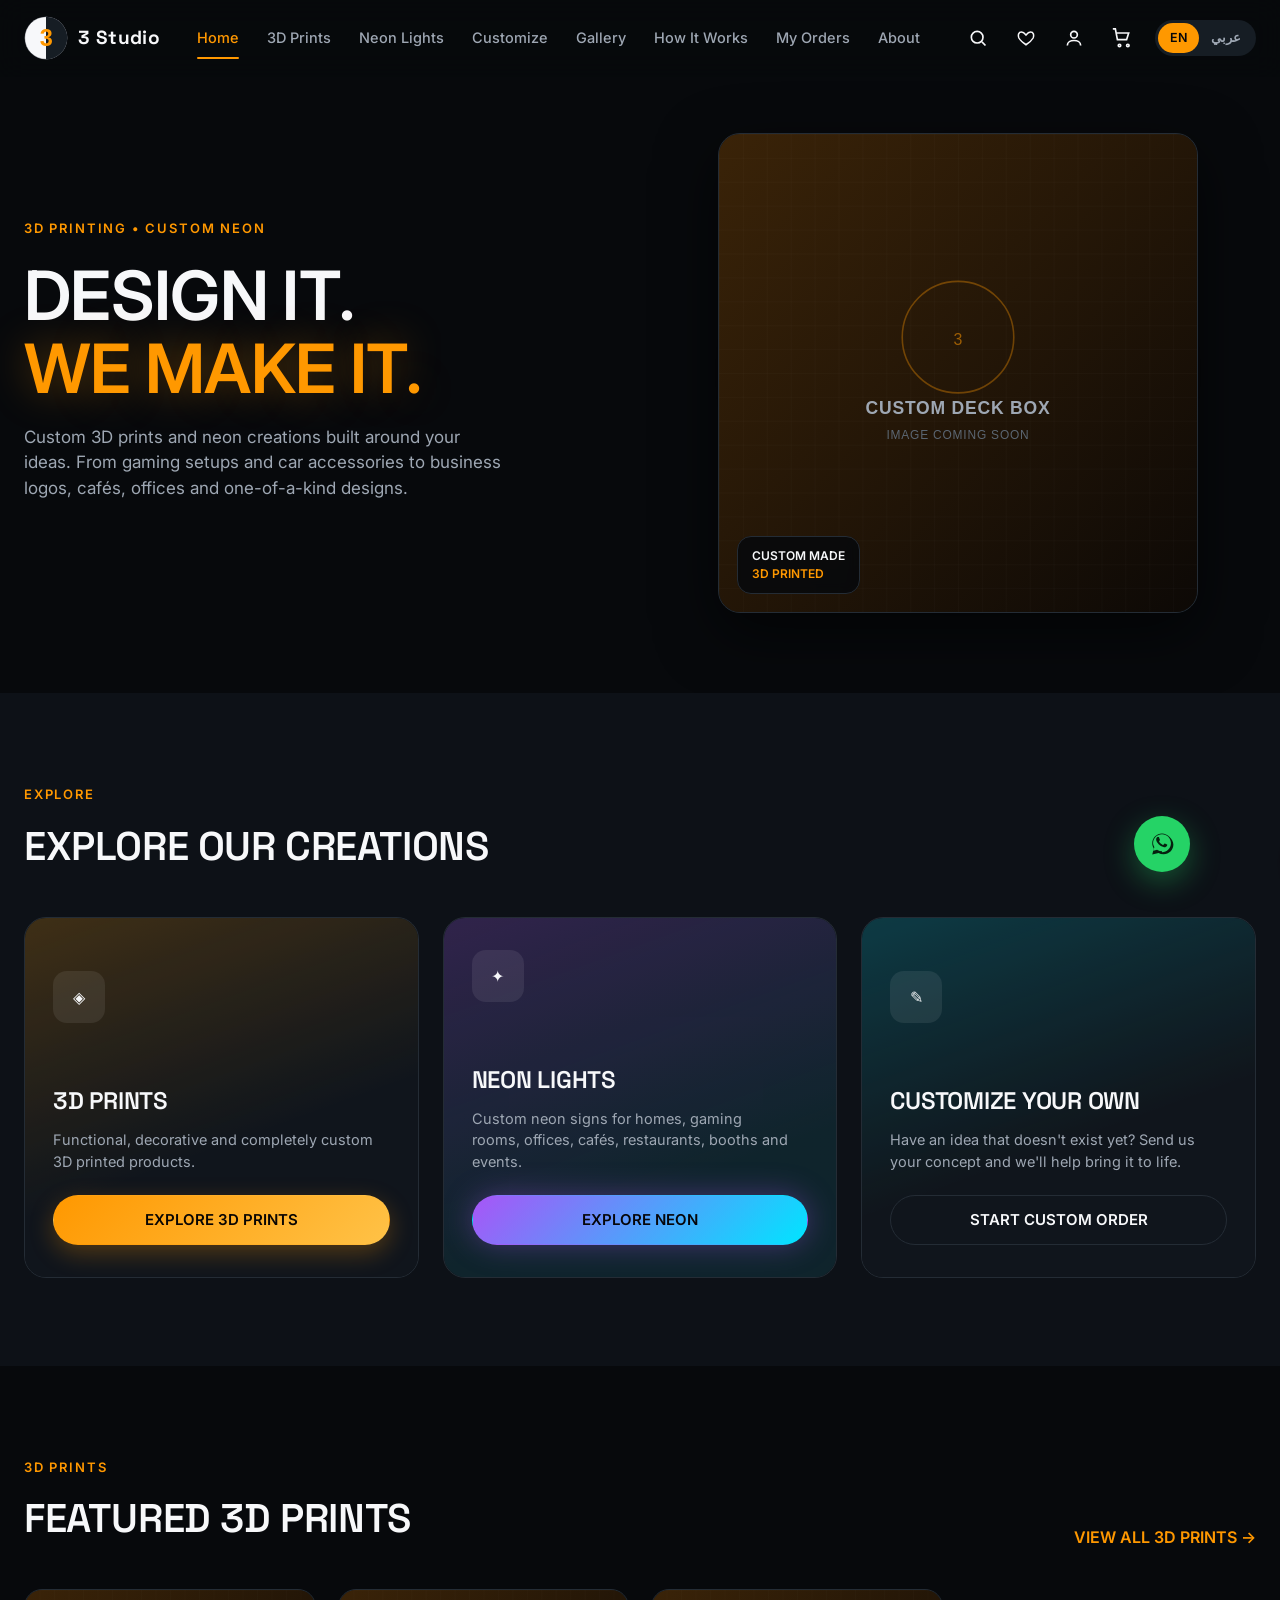
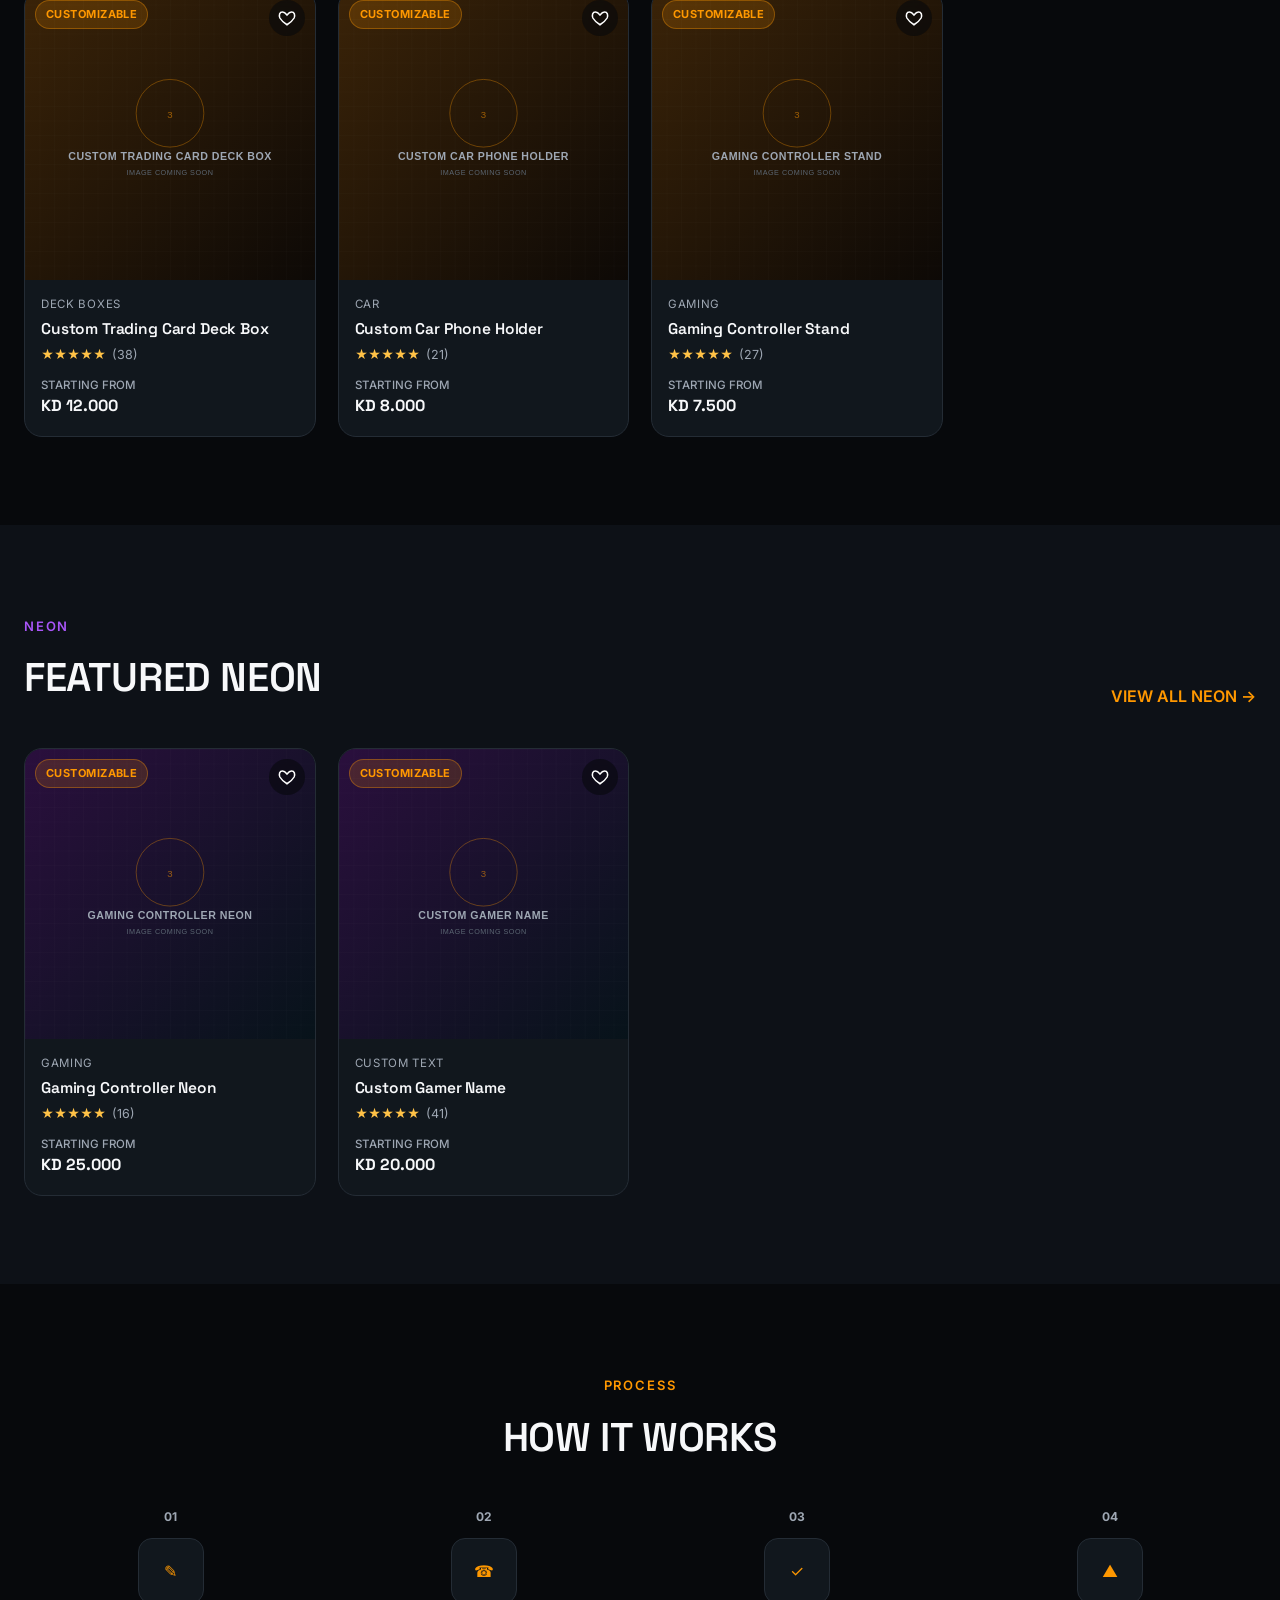
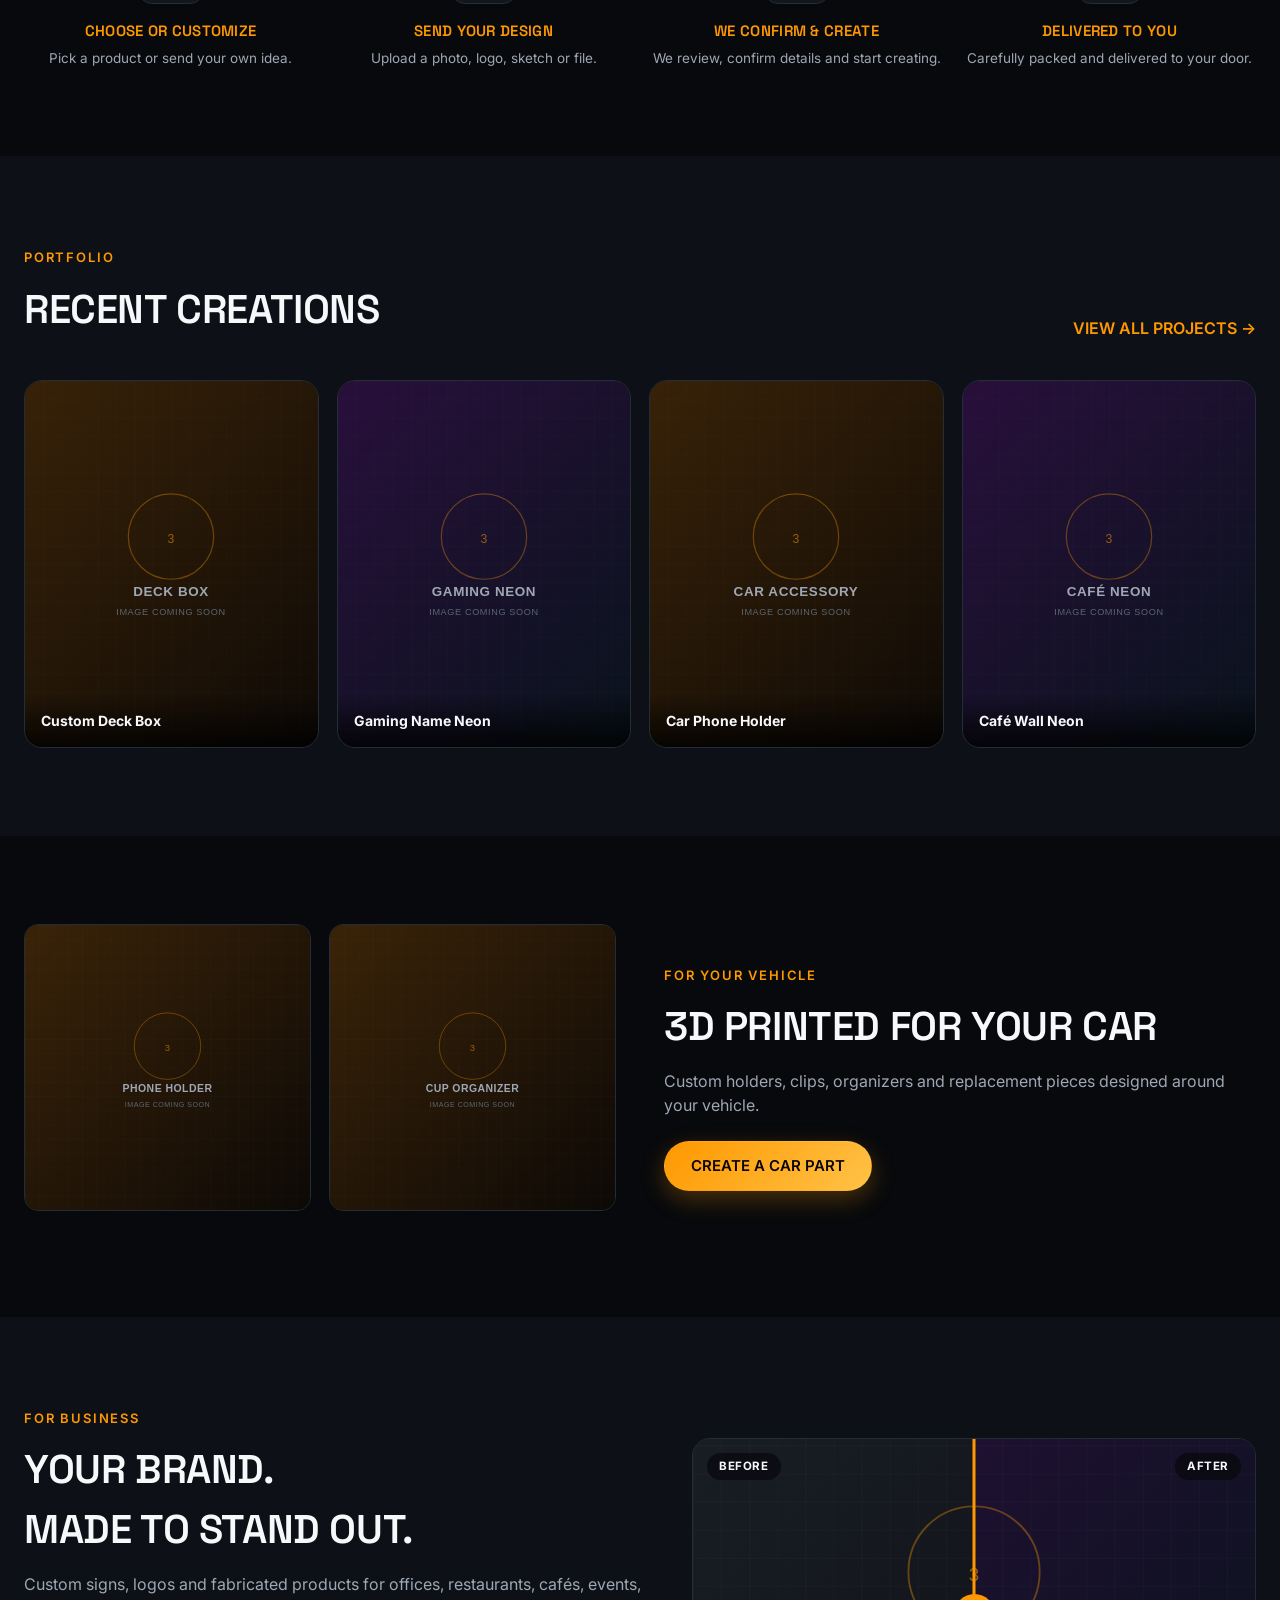
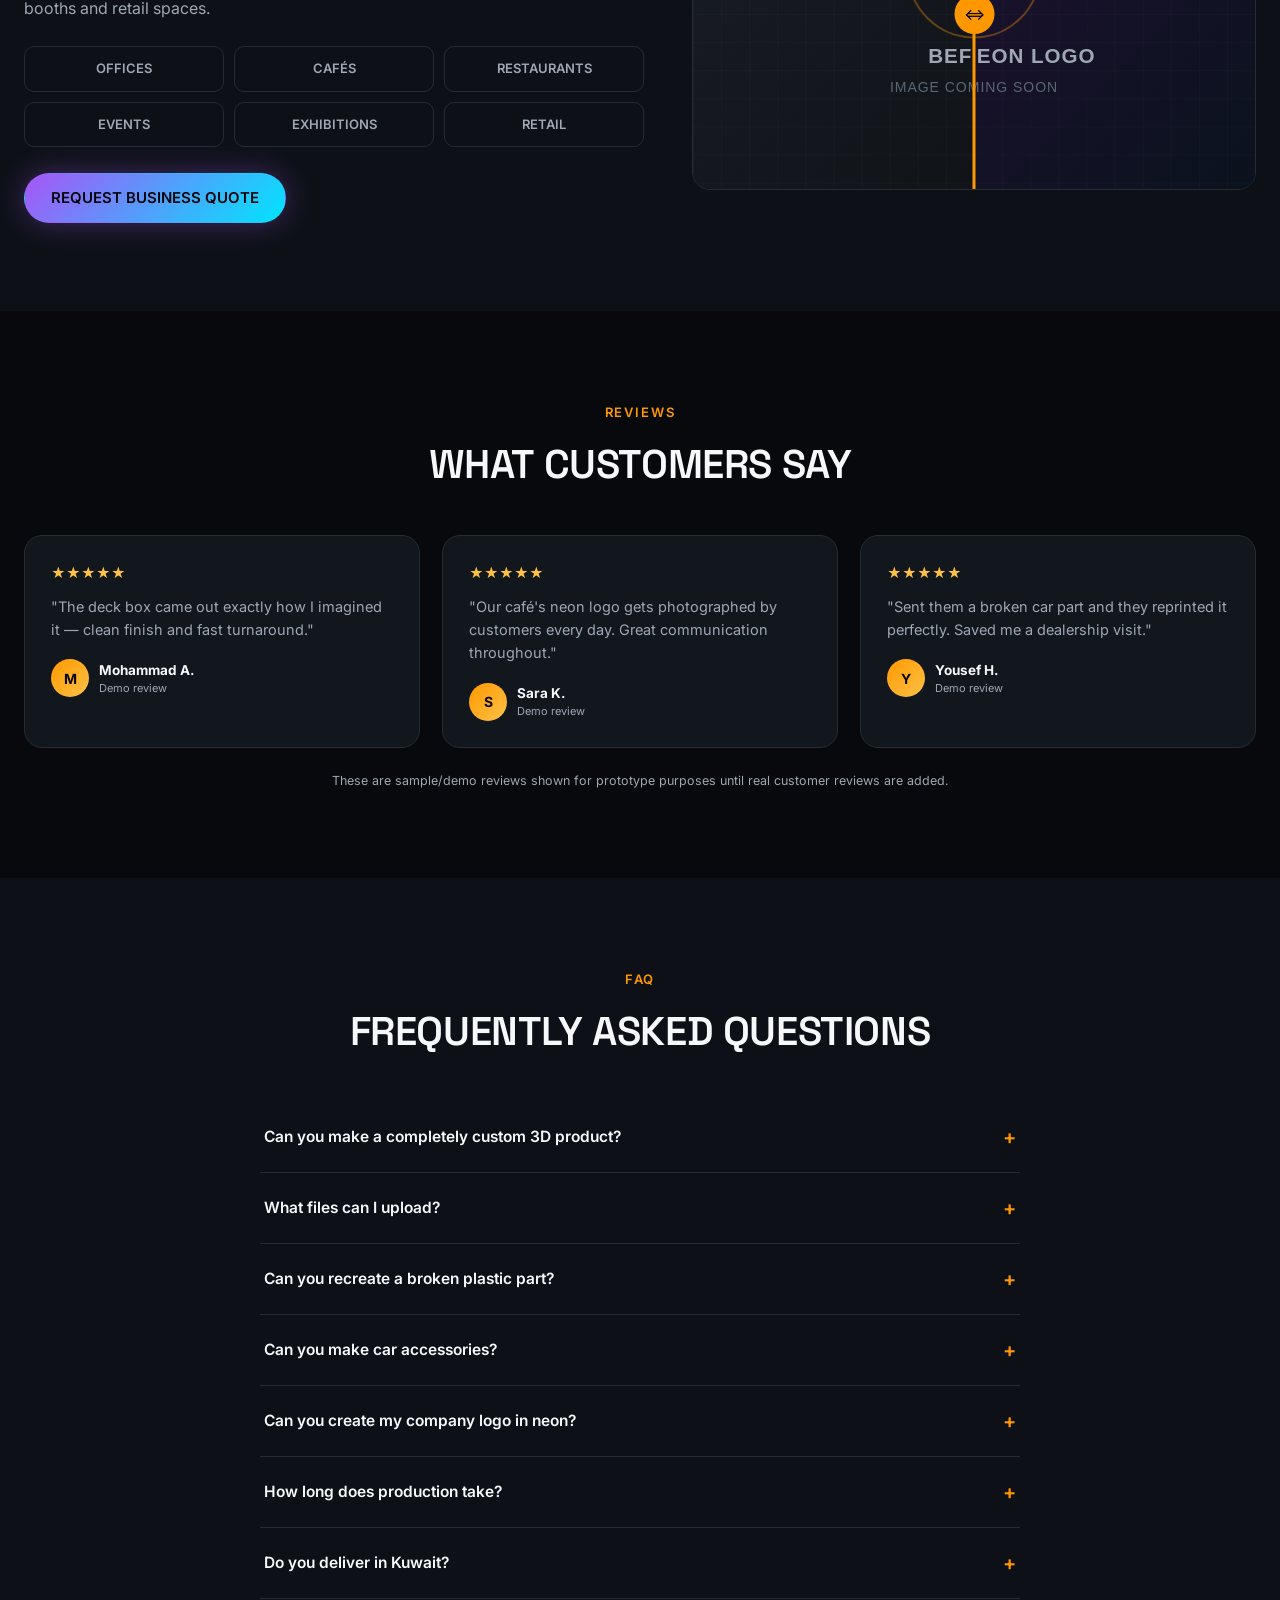
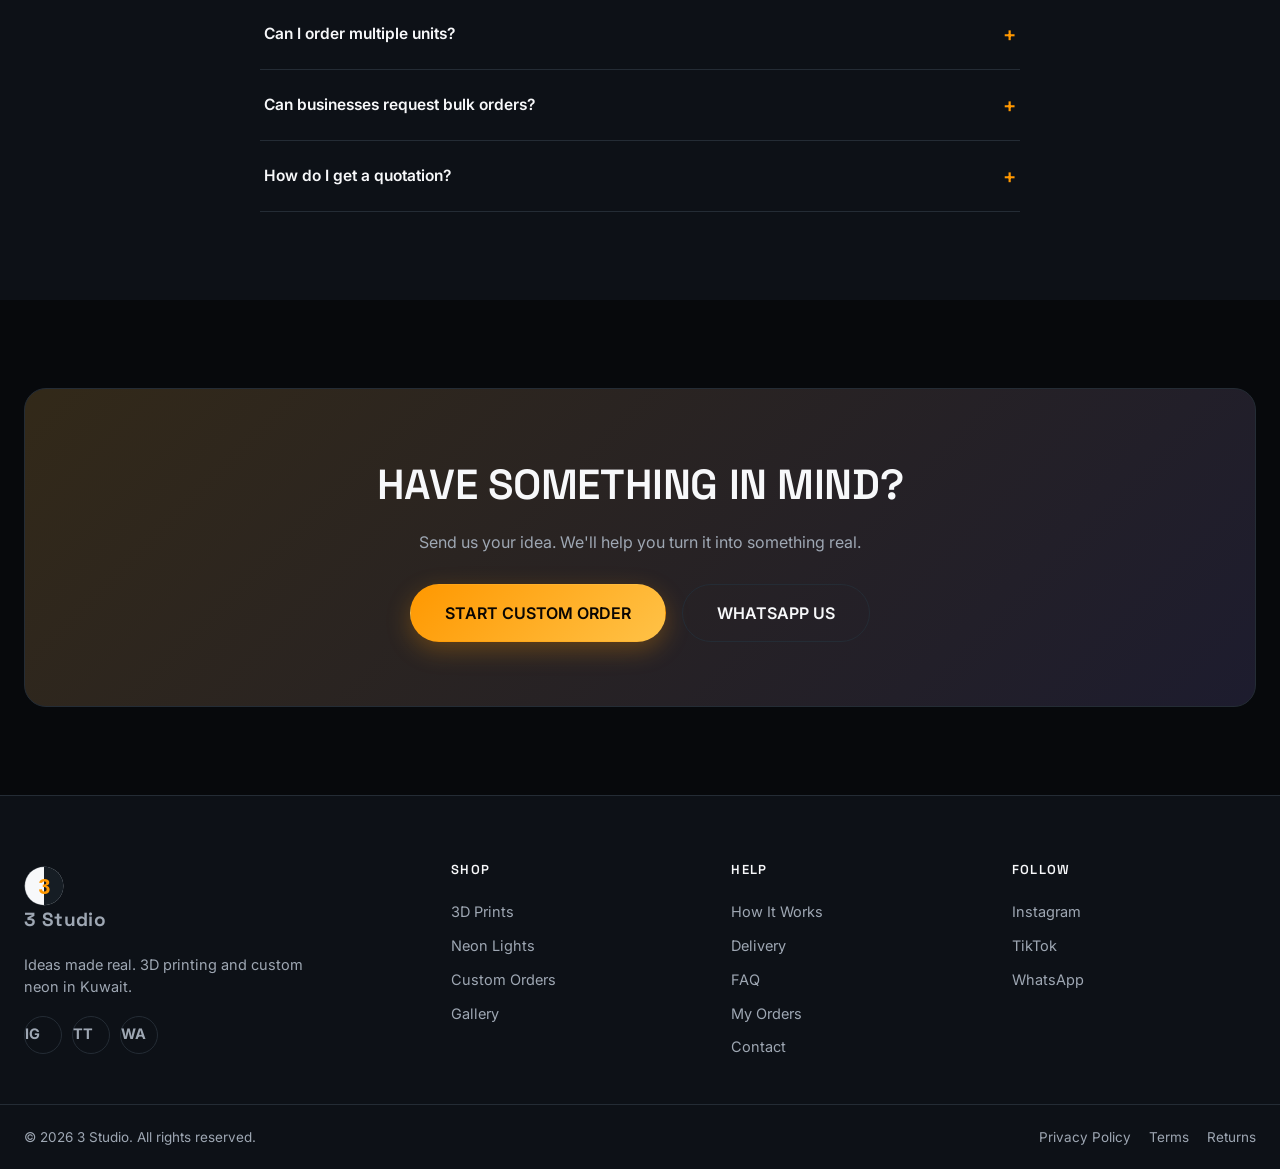
==== commit 7f2e41bc: "Remove redundant hero CTA buttons and benefits list from homepage The SHOP 3D PRINTS / SHOP NEON LIG" ====
--- a/index.html
+++ b/index.html
@@ -9,6 +9,14 @@
 <meta property="og:description" content="Design it. We make it. Custom 3D prints and neon creations built around your ideas." />
 <meta property="og:type" content="website" />
 <link rel="icon" href="assets/logo/logo.svg" type="image/svg+xml" />
+<link rel="manifest" href="manifest.webmanifest" />
+<meta name="theme-color" content="#07090C" />
+<link rel="apple-touch-icon" href="assets/icons/apple-touch-icon-180.png" />
+<link rel="icon" href="assets/icons/favicon-32.png" sizes="32x32" type="image/png" />
+<meta name="mobile-web-app-capable" content="yes" />
+<meta name="apple-mobile-web-app-capable" content="yes" />
+<meta name="apple-mobile-web-app-status-bar-style" content="black-translucent" />
+<meta name="apple-mobile-web-app-title" content="3 Studio" />
 <link rel="stylesheet" href="css/variables.css" />
 <link rel="stylesheet" href="css/reset.css" />
 <link rel="stylesheet" href="css/global.css" />
@@ -35,18 +43,6 @@
           <span class="accent" data-i18n="hero_title_2">WE MAKE IT.</span>
         </h1>
         <p class="hero-sub" data-i18n="hero_sub">Custom 3D prints and neon creations built around your ideas. From gaming setups and car accessories to business logos, cafés, offices and one-of-a-kind designs.</p>
-        <div class="hero-actions">
-          <a href="3d-prints.html" class="btn btn-primary btn-lg" data-i18n="hero_cta_3d">SHOP 3D PRINTS</a>
-          <a href="neon.html" class="btn btn-outline btn-lg" data-i18n="hero_cta_neon">SHOP NEON LIGHTS</a>
-        </div>
-        <a href="customize.html" class="link-arrow" data-i18n="hero_cta_custom">CREATE YOUR OWN →</a>
-
-        <div class="benefits" style="margin-top:44px;">
-          <div class="benefit"><div class="benefit-icon">★</div><div><h4>Premium Quality</h4><p>Durable materials and precise finishing</p></div></div>
-          <div class="benefit"><div class="benefit-icon">◈</div><div><h4>Custom Made</h4><p>Your idea. Our creation.</p></div></div>
-          <div class="benefit"><div class="benefit-icon">▲</div><div><h4>Kuwait Delivery</h4><p>Delivery available across Kuwait</p></div></div>
-          <div class="benefit"><div class="benefit-icon">◍</div><div><h4>Made to Order</h4><p>Choose a product or create something custom</p></div></div>
-        </div>
       </div>
 
       <div class="hero-visual">
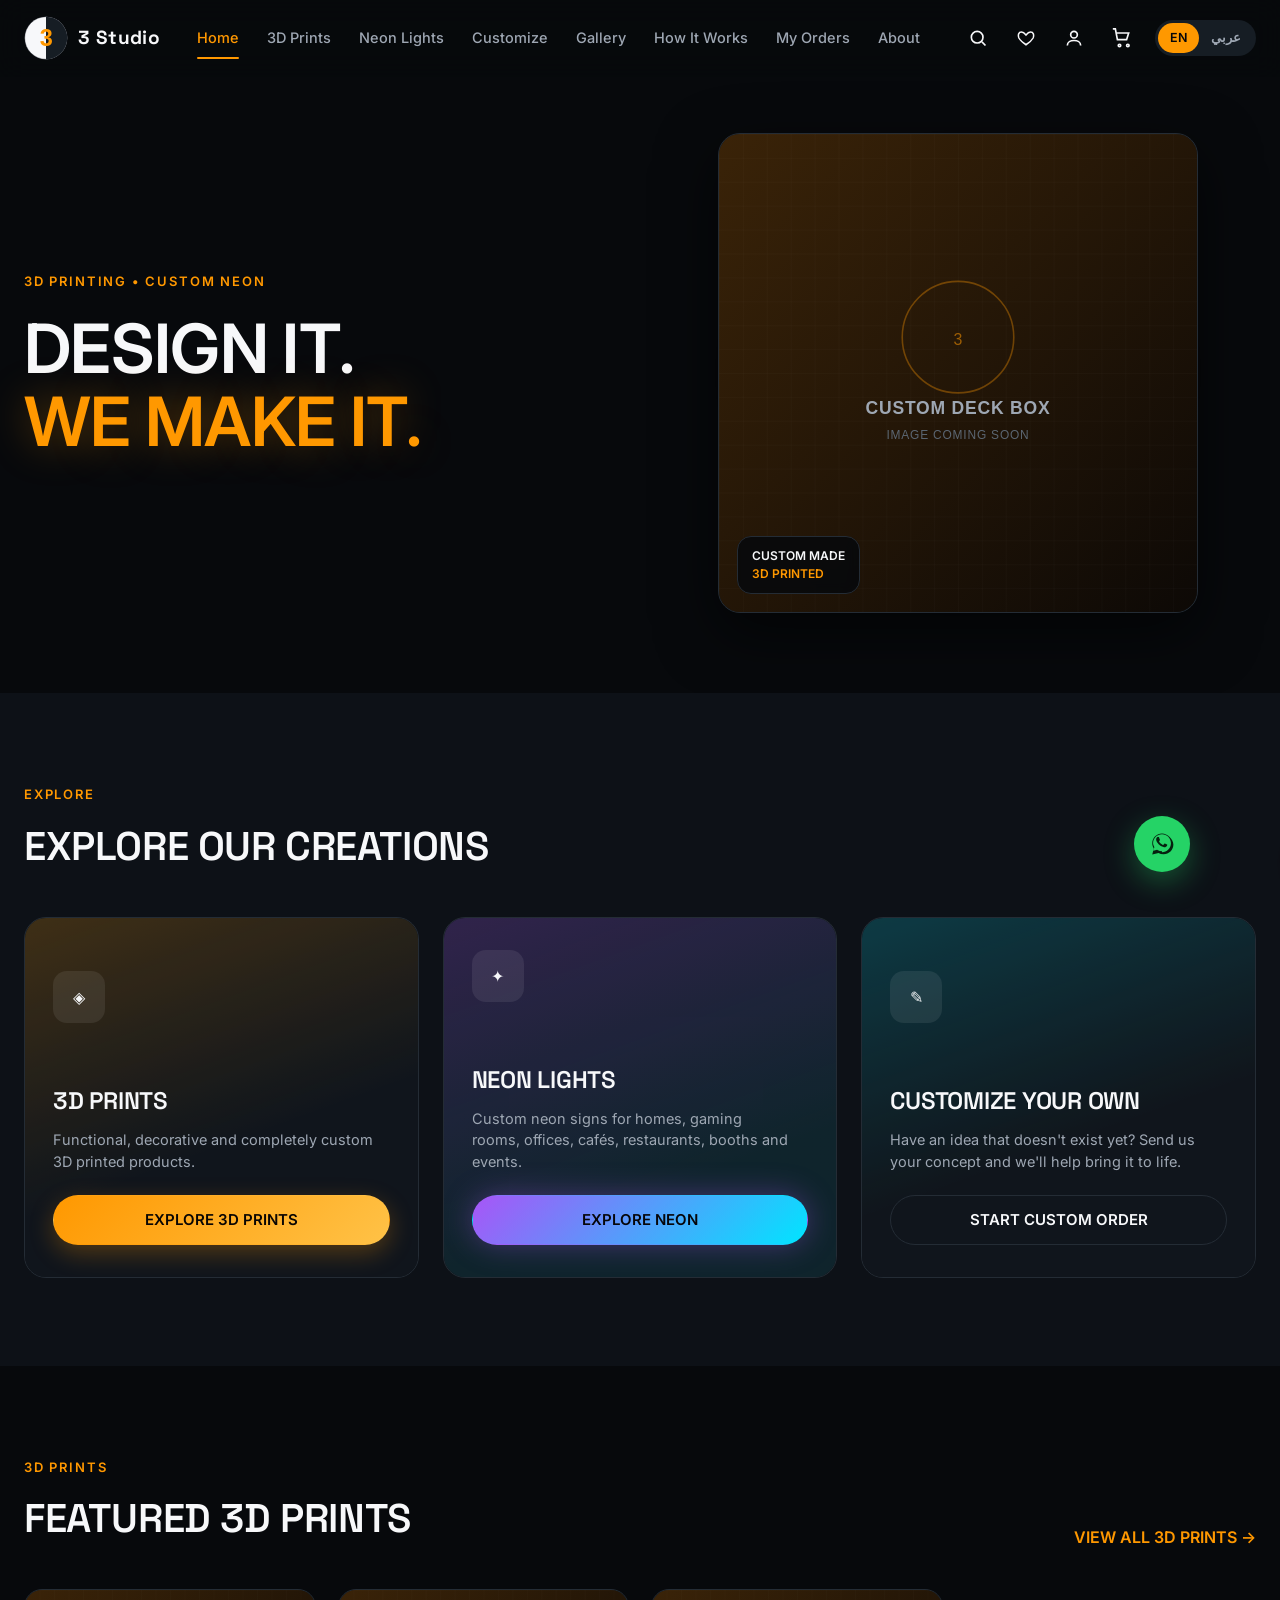
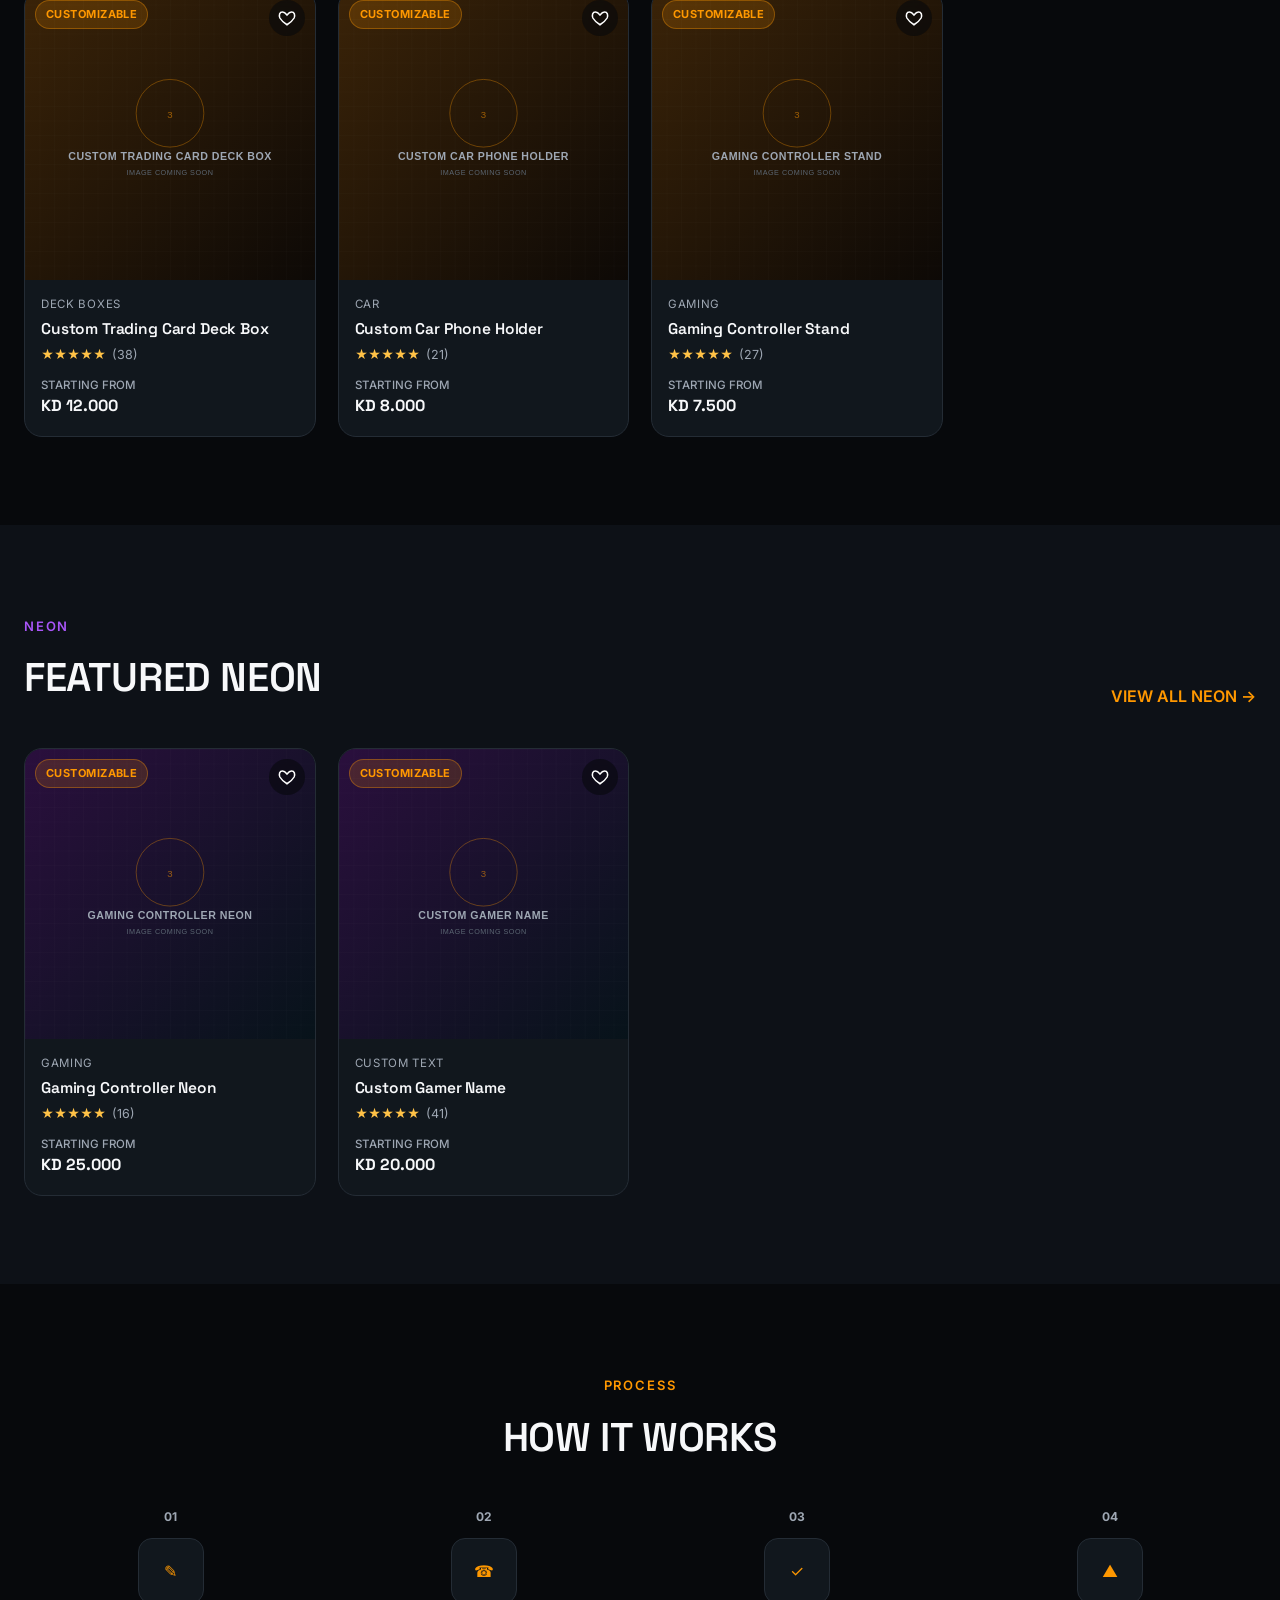
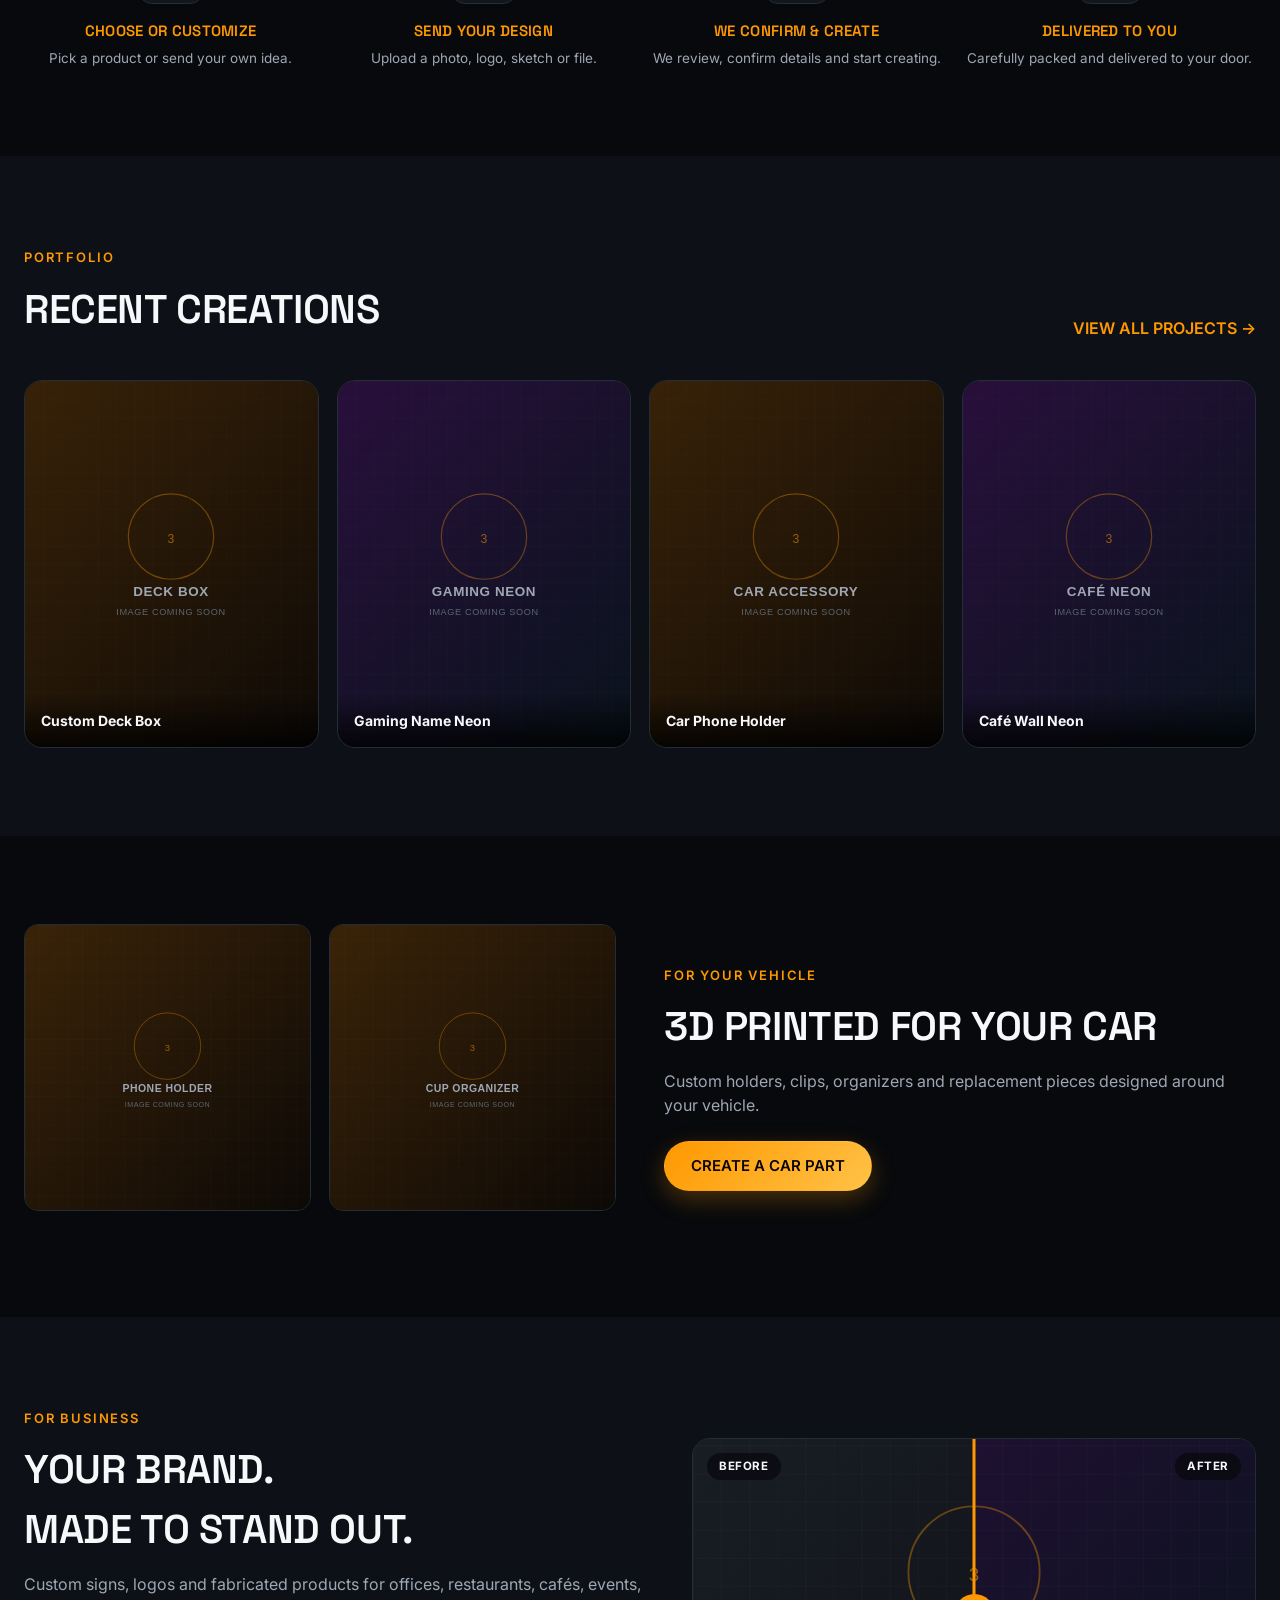
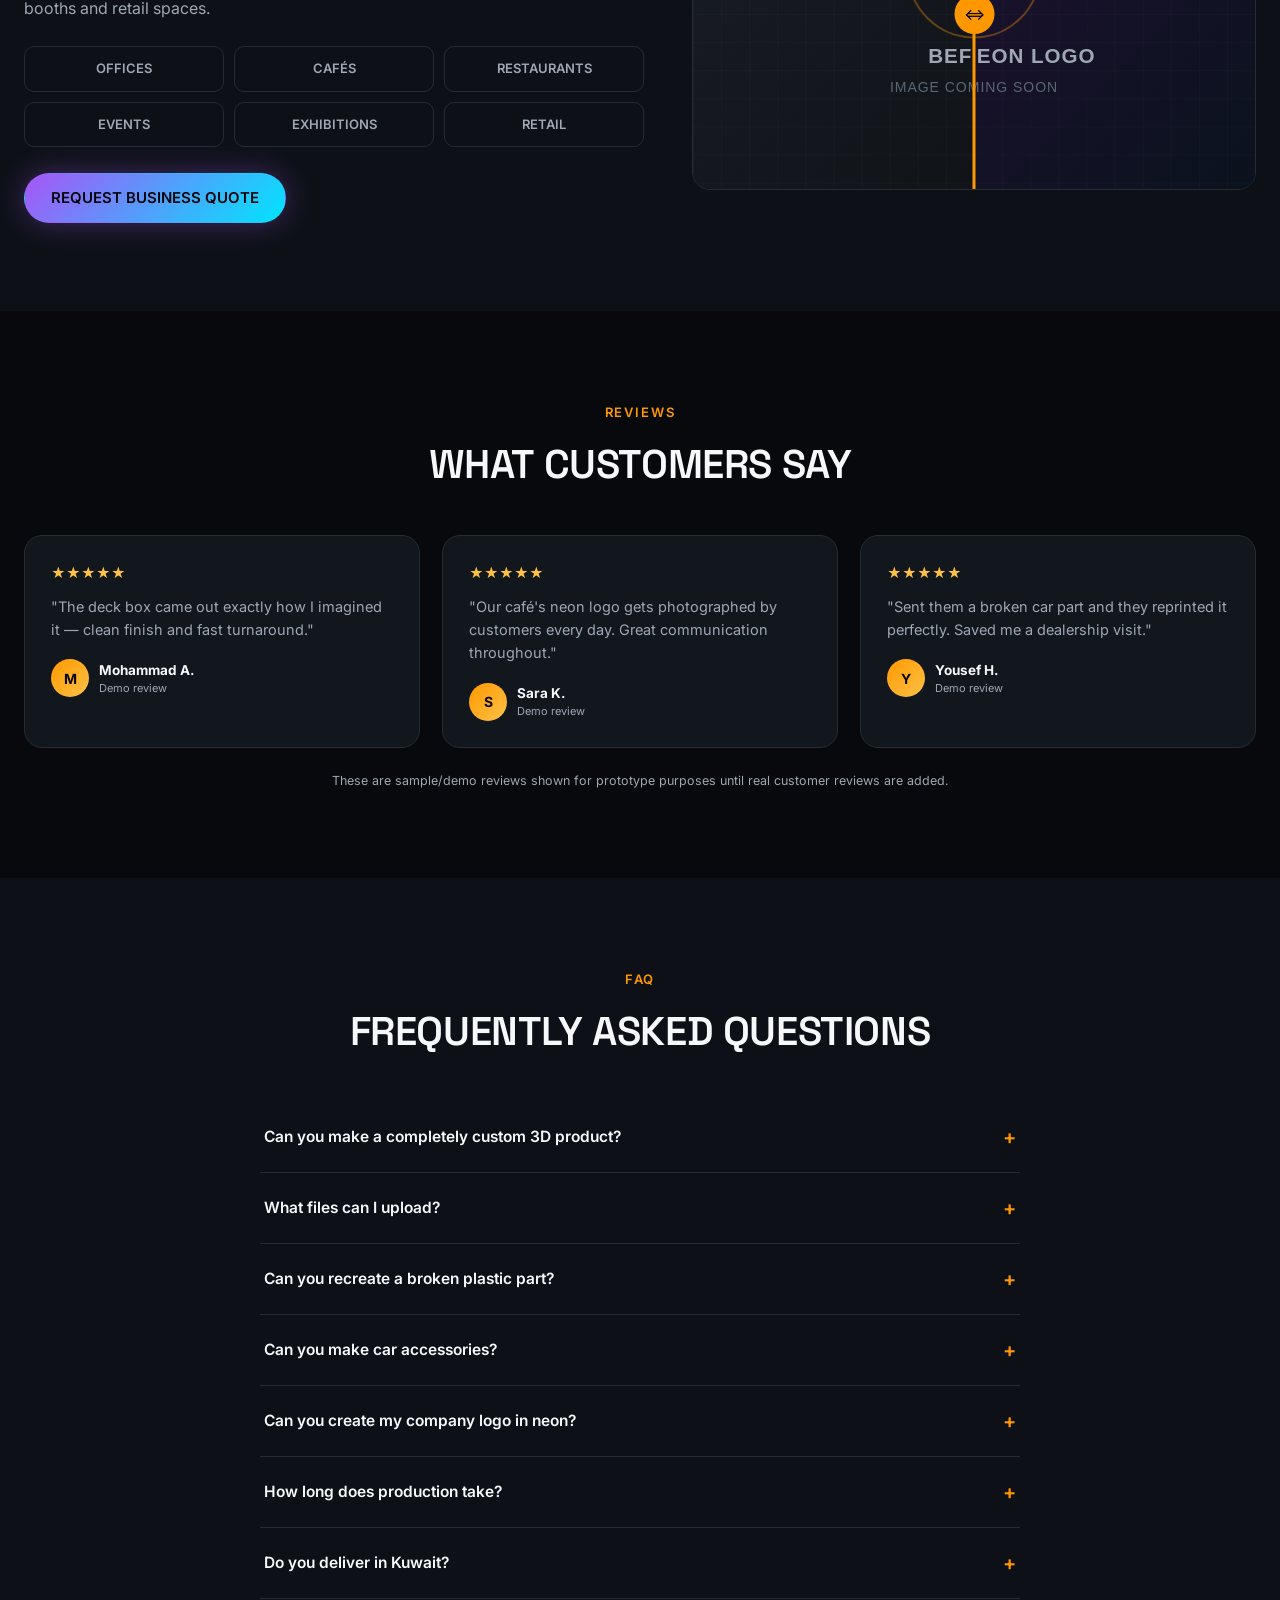
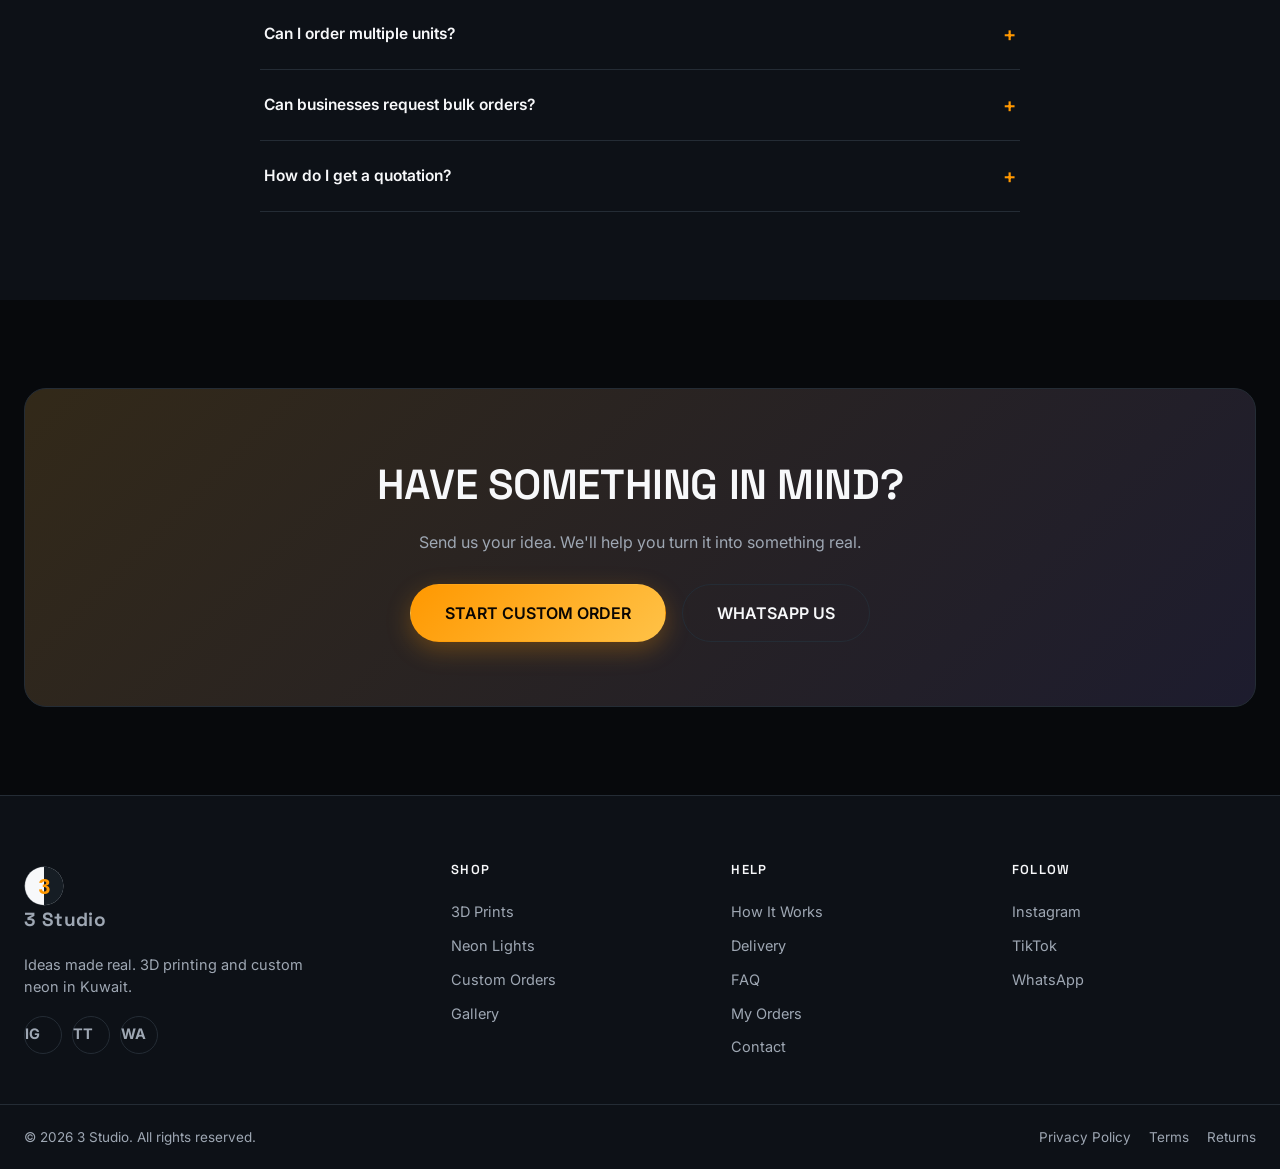
==== commit 8cdfdc26: "Remove hero subtext, keep only the kicker and headline Trims the hero to just "3D PRINTING • CUSTOM " ====
--- a/index.html
+++ b/index.html
@@ -42,7 +42,6 @@
           <span data-i18n="hero_title_1">DESIGN IT.</span><br />
           <span class="accent" data-i18n="hero_title_2">WE MAKE IT.</span>
         </h1>
-        <p class="hero-sub" data-i18n="hero_sub">Custom 3D prints and neon creations built around your ideas. From gaming setups and car accessories to business logos, cafés, offices and one-of-a-kind designs.</p>
       </div>
 
       <div class="hero-visual">
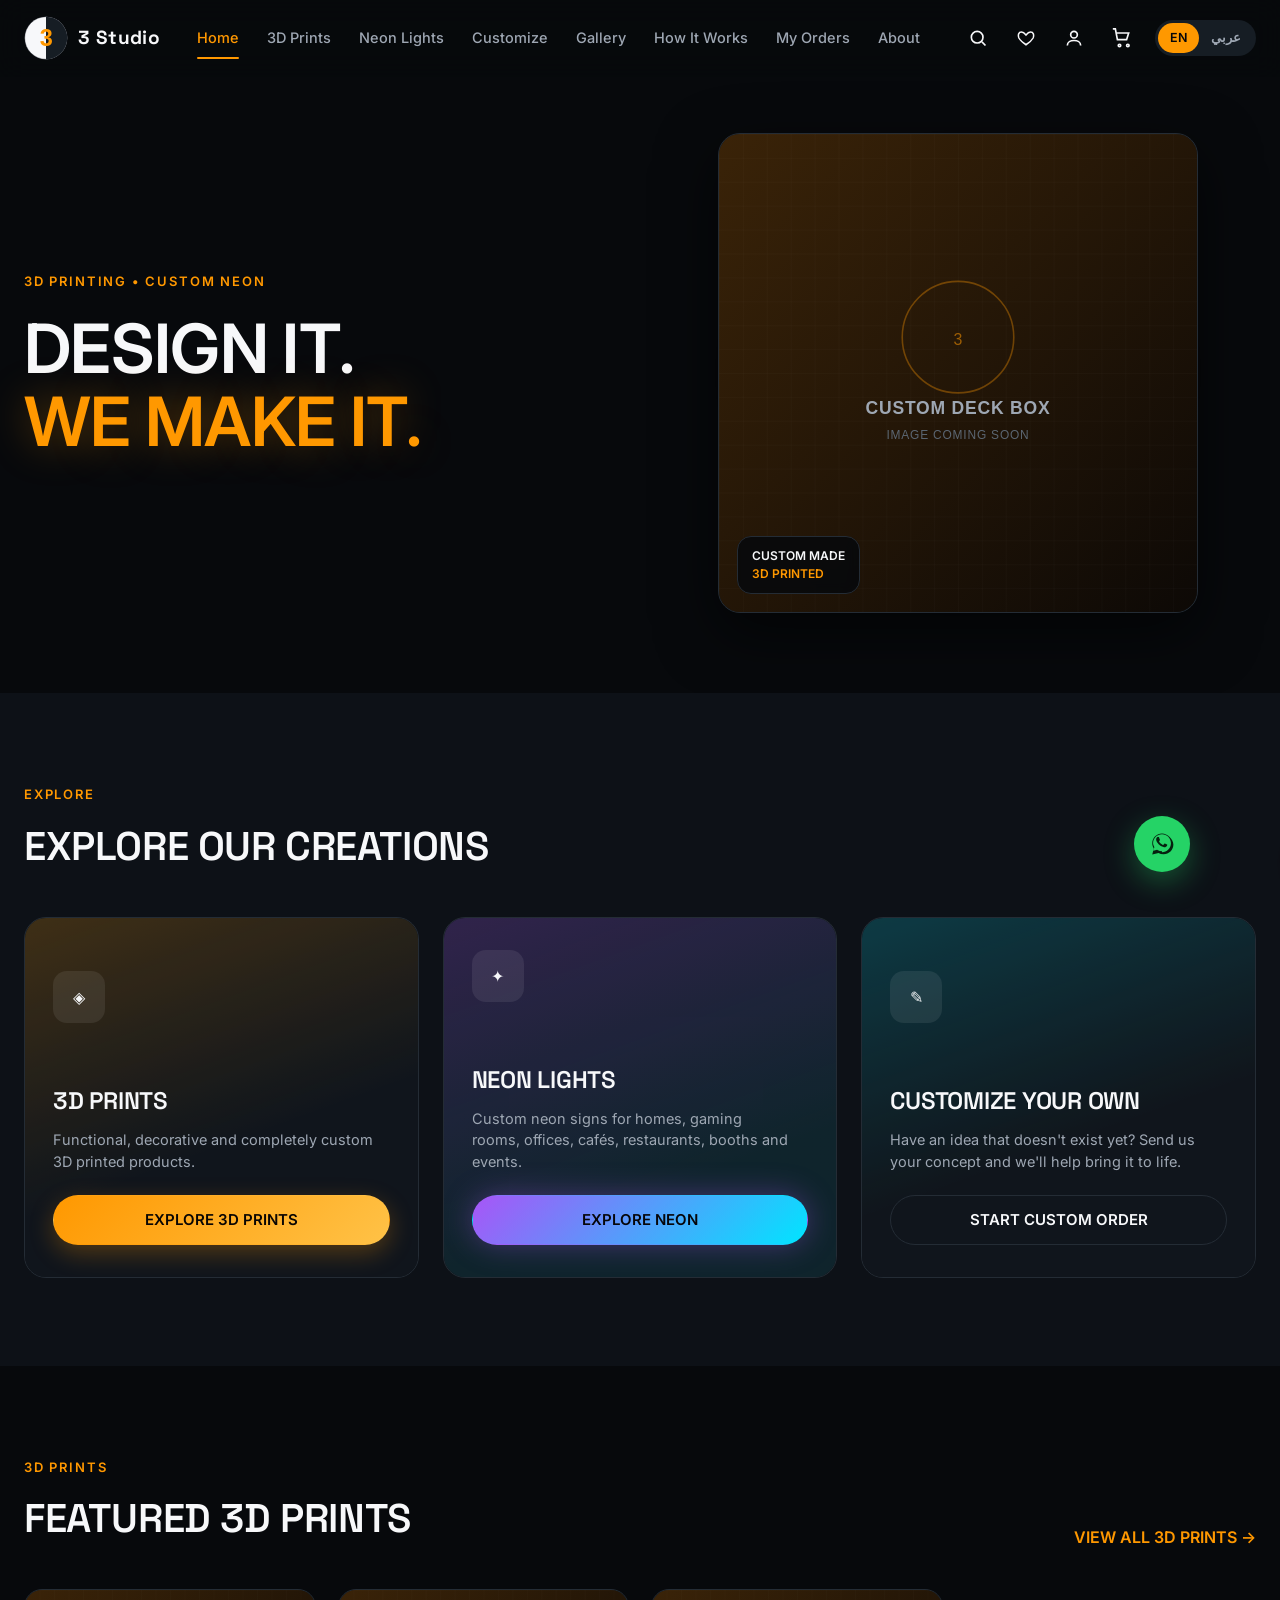
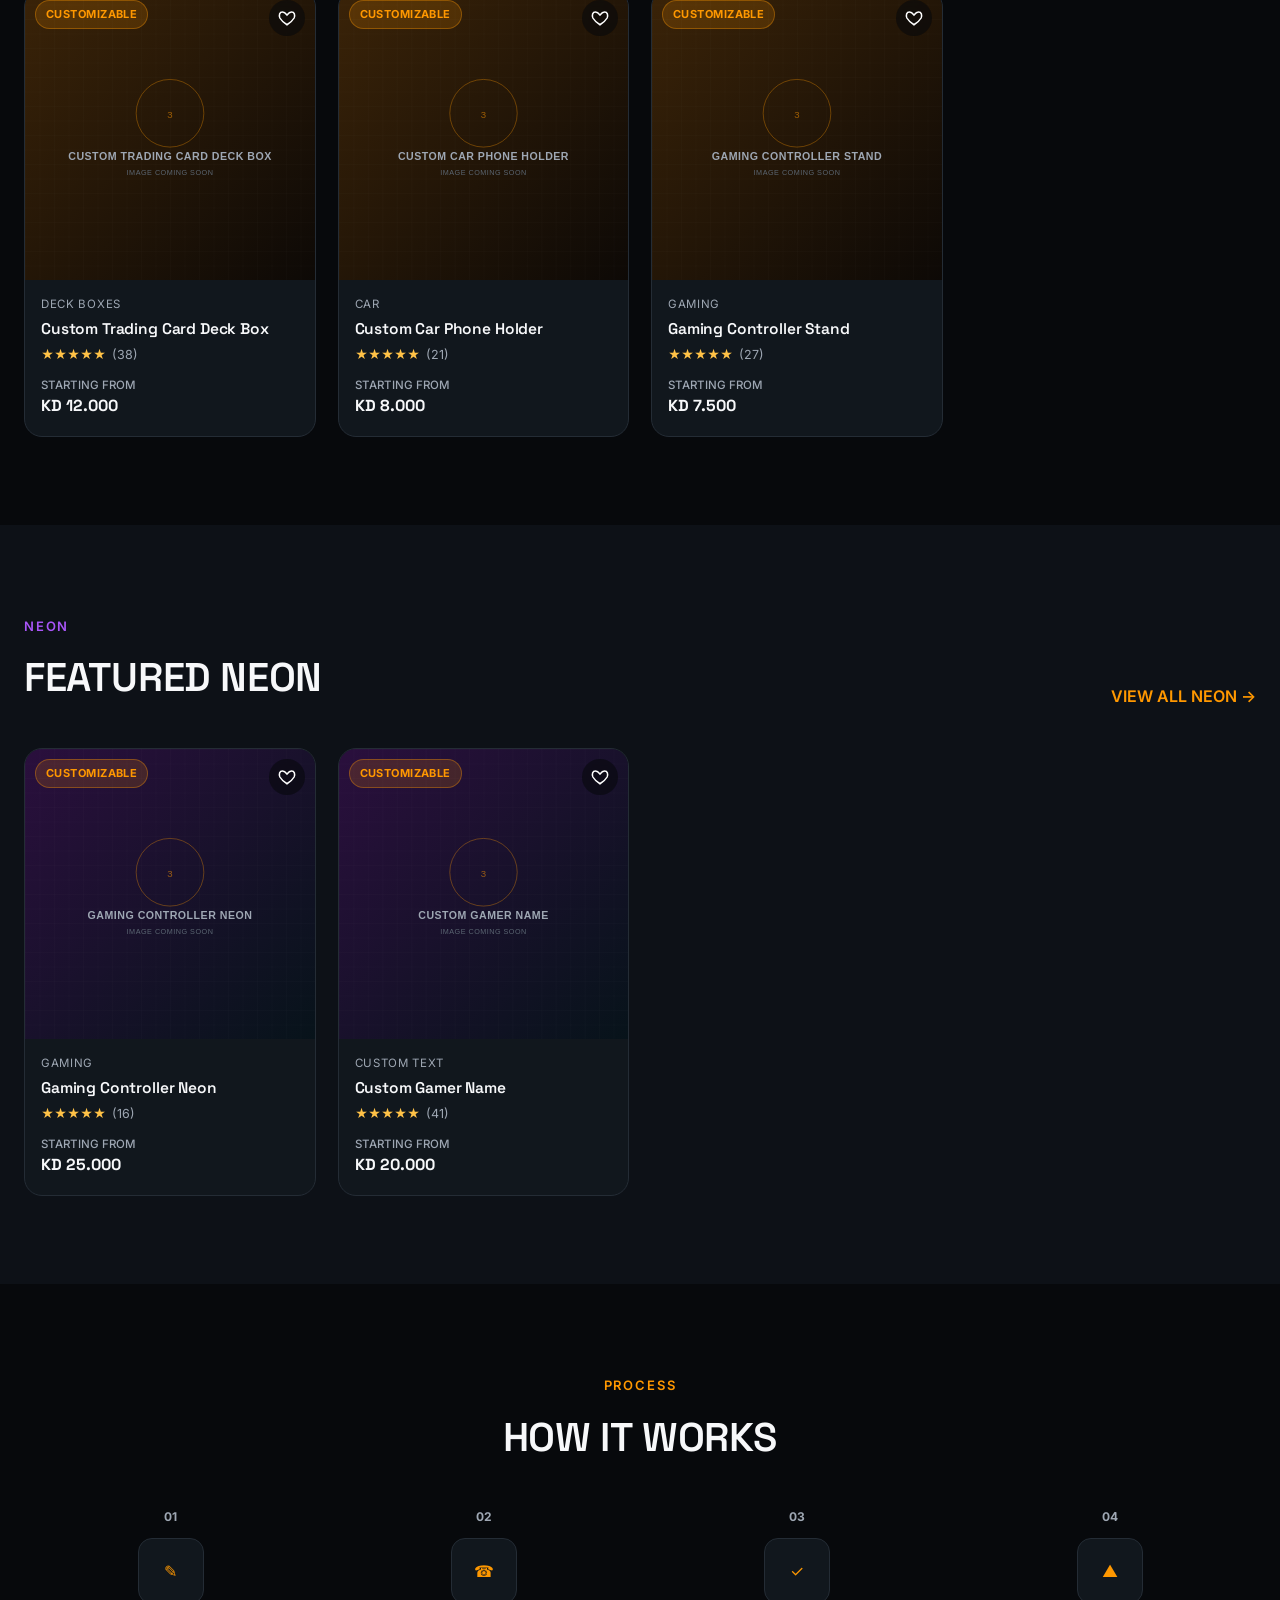
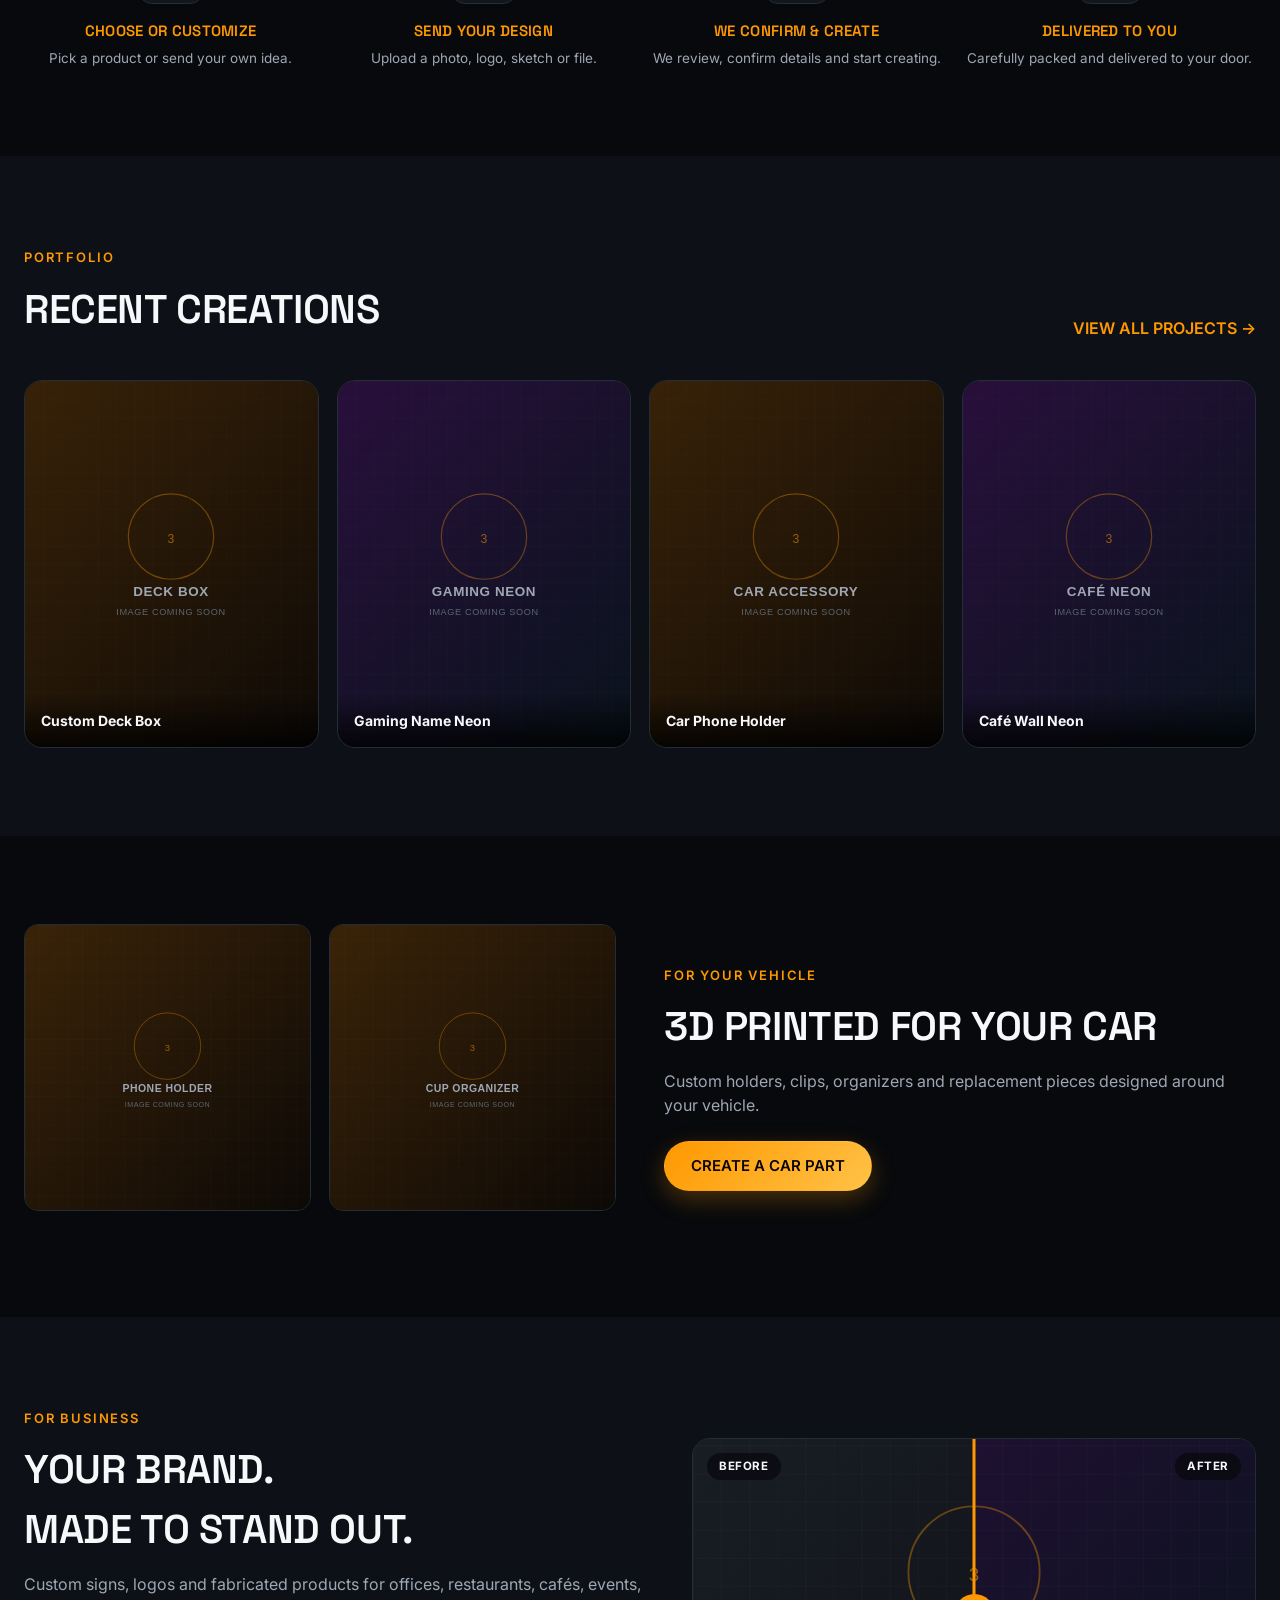
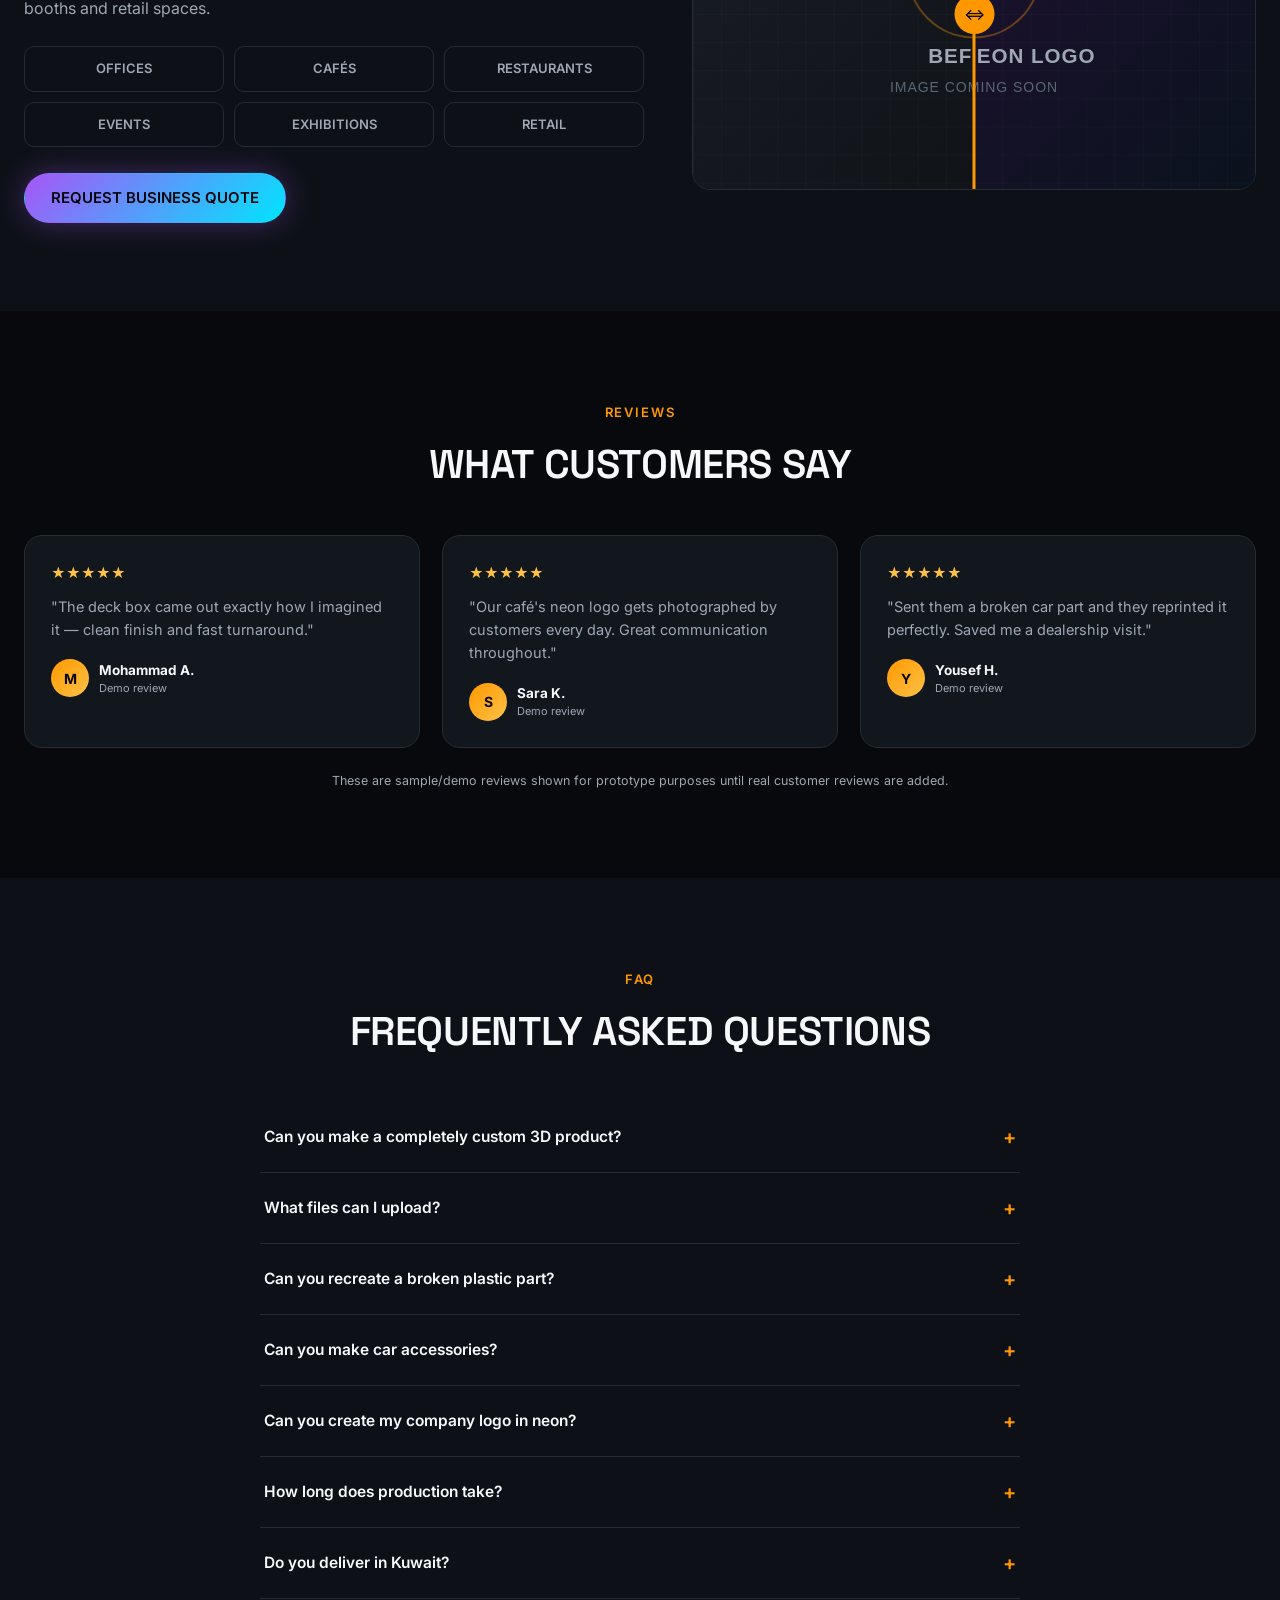
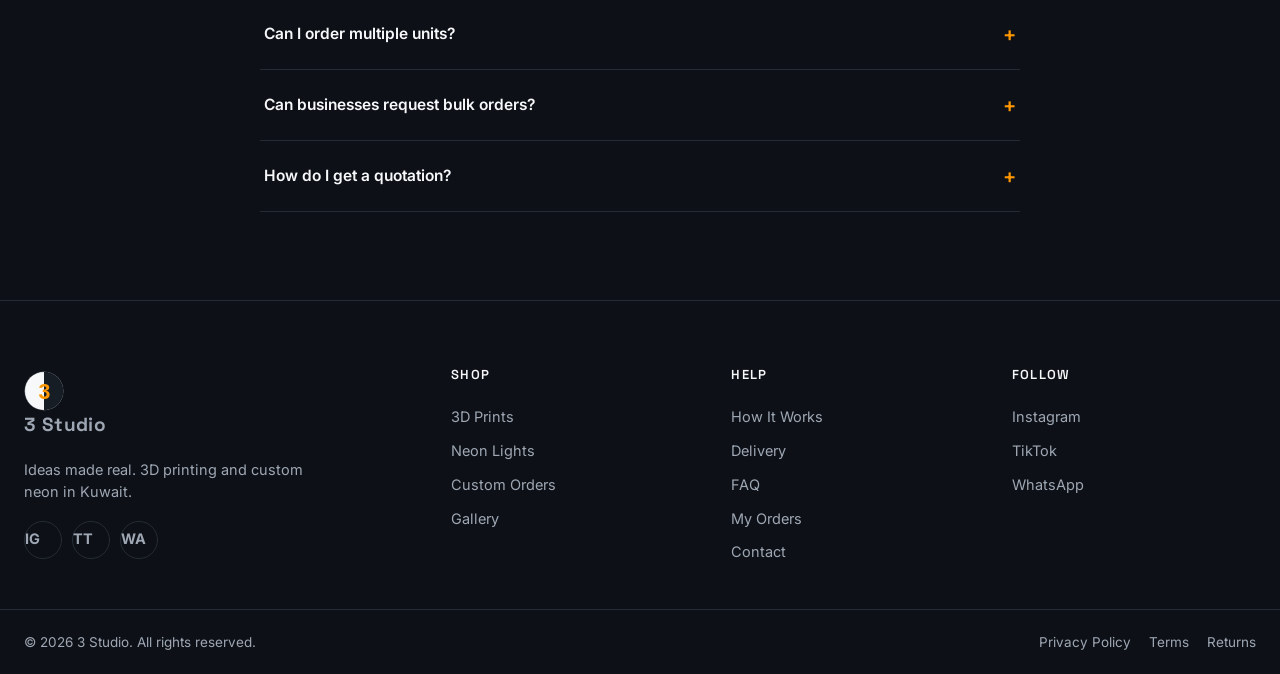
==== commit 8ace9c39: "Remove final CTA panel from homepage and about page Removes the "HAVE SOMETHING IN MIND?" panel from" ====
--- a/index.html
+++ b/index.html
@@ -282,19 +282,6 @@
     </div>
   </section>
 
-  <!-- ==================================================== FINAL CTA -->
-  <section class="section">
-    <div class="container">
-      <div class="final-cta" data-reveal>
-        <h2>HAVE SOMETHING IN MIND?</h2>
-        <p>Send us your idea. We'll help you turn it into something real.</p>
-        <div class="final-cta-actions">
-          <a href="customize.html" class="btn btn-primary btn-lg">START CUSTOM ORDER</a>
-          <button class="btn btn-outline btn-lg" id="final-cta-whatsapp">WHATSAPP US</button>
-        </div>
-      </div>
-    </div>
-  </section>
 </main>
 
 <div id="site-footer"></div>
@@ -307,10 +294,5 @@
 <script src="js/whatsapp.js"></script>
 <script src="js/app.js"></script>
 <script src="js/home.js"></script>
-<script>
-  document.addEventListener("DOMContentLoaded", () => {
-    qs("#final-cta-whatsapp")?.addEventListener("click", () => openWhatsApp("Hello, I have an idea I'd like to discuss."));
-  });
-</script>
 </body>
 </html>
